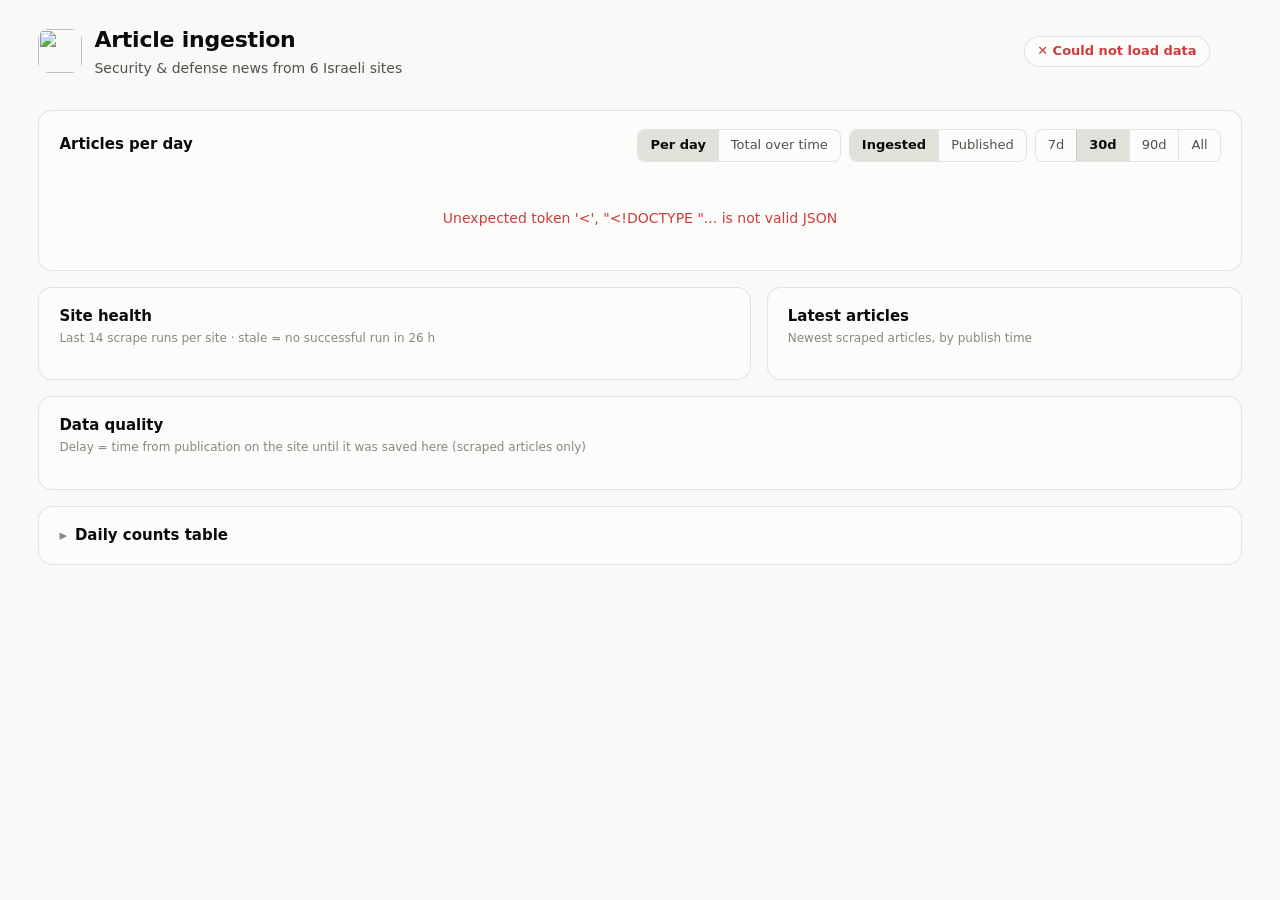
==== web/public/index.html @ 8a79c7d7 "Redesign dashboard around ingestion health - Header status badge (OK / stale / failing), last run, n" ====
<!doctype html>
<html lang="en">
<head>
<meta charset="utf-8">
<meta name="viewport" content="width=device-width, initial-scale=1, viewport-fit=cover">
<title>Article Ingestion</title>
<link rel="icon" type="image/svg+xml" href="/favicon.svg">
<!-- Home-screen app (iPhone "Add to Home Screen", Android install) -->
<link rel="apple-touch-icon" href="/apple-touch-icon.png">
<link rel="manifest" href="/manifest.webmanifest">
<meta name="apple-mobile-web-app-capable" content="yes">
<meta name="mobile-web-app-capable" content="yes">
<meta name="apple-mobile-web-app-title" content="Articles">
<meta name="apple-mobile-web-app-status-bar-style" content="black-translucent">
<meta name="theme-color" content="#f9f9f7" media="(prefers-color-scheme: light)">
<meta name="theme-color" content="#0d0d0d" media="(prefers-color-scheme: dark)">
<style>
  :root {
    color-scheme: light;
    --page: #f9f9f7;
    --surface-1: #fcfcfb;
    --surface-2: #f3f2ee;
    --text-primary: #0b0b0b;
    --text-secondary: #52514e;
    --text-muted: #898781;
    --grid: #e1e0d9;
    --axis: #c3c2b7;
    --border: rgba(11,11,11,0.10);
    --s1: #2a78d6; --s2: #eb6834; --s3: #1baf7a; --s4: #eda100; --s5: #e87ba4; --s6: #008300; --other: #898781;
    --good: #0ca30c; --good-text: #006300; --warning: #fab219; --critical: #d03b3b;
    --up-text: #006300; --down-text: #b42f2f;
  }
  @media (prefers-color-scheme: dark) {
    :root:not([data-theme="light"]) {
      color-scheme: dark;
      --page: #0d0d0d; --surface-1: #1a1a19; --surface-2: #222220;
      --text-primary: #f0efec; --text-secondary: #c3c2b7; --text-muted: #898781;
      --grid: #2c2c2a; --axis: #383835; --border: rgba(255,255,255,0.10);
      --s1: #3987e5; --s2: #d95926; --s3: #199e70; --s4: #c98500; --s5: #d55181; --s6: #008300;
      --good-text: #0ca30c; --up-text: #0ca30c; --down-text: #e66767;
    }
  }
  :root[data-theme="dark"] {
    color-scheme: dark;
    --page: #0d0d0d; --surface-1: #1a1a19; --surface-2: #222220;
    --text-primary: #f0efec; --text-secondary: #c3c2b7; --text-muted: #898781;
    --grid: #2c2c2a; --axis: #383835; --border: rgba(255,255,255,0.10);
    --s1: #3987e5; --s2: #d95926; --s3: #199e70; --s4: #c98500; --s5: #d55181; --s6: #008300;
    --good-text: #0ca30c; --up-text: #0ca30c; --down-text: #e66767;
  }

  * { box-sizing: border-box; }
  body {
    margin: 0; background: var(--page); color: var(--text-primary);
    font: 14px/1.45 system-ui, -apple-system, "Segoe UI", sans-serif;
  }
  /* Full window width; safe-area insets keep content clear of the iPhone notch/status bar */
  main {
    padding: max(24px, env(safe-area-inset-top)) max(clamp(16px, 3vw, 40px), env(safe-area-inset-right))
             max(48px, env(safe-area-inset-bottom)) max(clamp(16px, 3vw, 40px), env(safe-area-inset-left));
    display: grid; gap: 16px;
  }
  a { color: inherit; }

  /* ---------- header ---------- */
  header { display: flex; flex-wrap: wrap; gap: 12px 24px; align-items: center; justify-content: space-between; }
  .brand { display: flex; align-items: center; gap: 12px; }
  .brand img { flex: none; display: block; border-radius: 10px; }
  h1 { font-size: 22px; margin: 0; letter-spacing: -0.01em; }
  .sub { color: var(--text-secondary); margin-top: 2px; }
  .status-line { display: flex; flex-wrap: wrap; align-items: center; gap: 8px 16px; color: var(--text-secondary); font-size: 13px; }
  .pill {
    display: inline-flex; align-items: center; gap: 6px; padding: 5px 12px; border-radius: 999px;
    font-weight: 600; font-size: 13px; border: 1px solid var(--border); background: var(--surface-1);
  }
  .pill.ok { color: var(--good-text); }
  .pill.warn { color: var(--text-primary); }
  .pill.bad { color: var(--critical); }

  /* ---------- cards ---------- */
  .card { background: var(--surface-1); border: 1px solid var(--border); border-radius: 14px; padding: 18px 20px; min-width: 0; }
  .card h2 { font-size: 15px; margin: 0; }
  .card .hint { color: var(--text-muted); font-size: 12px; margin-top: 2px; }
  .card-head { display: flex; flex-wrap: wrap; gap: 10px 16px; align-items: center; justify-content: space-between; margin-bottom: 14px; }
  .toolbar { display: flex; flex-wrap: wrap; gap: 8px; }
  .two-col { display: grid; gap: 16px; grid-template-columns: minmax(0, 3fr) minmax(0, 2fr); }
  @media (max-width: 1100px) { .two-col { grid-template-columns: minmax(0, 1fr); } }

  .seg { display: inline-flex; border: 1px solid var(--border); border-radius: 8px; overflow: hidden; background: var(--surface-1); }
  .seg button { border: 0; background: none; color: var(--text-secondary); font: inherit; font-size: 13px; padding: 6px 12px; cursor: pointer; }
  .seg button + button { border-left: 1px solid var(--border); }
  .seg button:hover { background: var(--surface-2); }
  .seg button[aria-pressed="true"] { color: var(--text-primary); font-weight: 600; background: var(--grid); }

  /* ---------- KPI tiles ---------- */
  .kpis { display: grid; grid-template-columns: repeat(auto-fit, minmax(170px, 1fr)); gap: 12px; }
  .kpi { background: var(--surface-1); border: 1px solid var(--border); border-radius: 14px; padding: 14px 16px; }
  .kpi .label { color: var(--text-secondary); font-size: 13px; }
  .kpi .value { font-size: 30px; font-weight: 650; margin-top: 2px; letter-spacing: -0.02em; }
  .kpi .note { color: var(--text-muted); font-size: 12px; }
  .delta.up { color: var(--up-text); font-weight: 600; }
  .delta.down { color: var(--down-text); font-weight: 600; }

  /* ---------- chart ---------- */
  .legend { display: flex; flex-wrap: wrap; gap: 6px 16px; margin-bottom: 8px; color: var(--text-secondary); font-size: 13px; }
  .legend span { display: inline-flex; align-items: center; gap: 6px; }
  .dot { width: 10px; height: 10px; border-radius: 3px; flex: none; display: inline-block; }
  .chart-wrap { position: relative; }
  svg { display: block; width: 100%; height: auto; overflow: visible; }
  .tick { fill: var(--text-muted); font-size: 11px; font-variant-numeric: tabular-nums; }
  .end-label { fill: var(--text-primary); font-size: 12px; font-weight: 600; font-variant-numeric: tabular-nums; }
  .tooltip {
    position: absolute; pointer-events: none; background: var(--surface-1); border: 1px solid var(--border);
    border-radius: 8px; padding: 8px 10px; font-size: 12px; box-shadow: 0 4px 16px rgba(0,0,0,.14);
    white-space: nowrap; display: none; z-index: 2;
  }
  .tooltip .row { display: flex; align-items: center; gap: 6px; }
  .tooltip .row b { margin-left: auto; padding-left: 12px; font-variant-numeric: tabular-nums; }

  /* ---------- tables ---------- */
  .table-scroll { overflow-x: auto; margin: 0 -4px; }
  table { border-collapse: collapse; width: 100%; font-variant-numeric: tabular-nums; }
  th, td { padding: 8px 10px; text-align: right; border-bottom: 1px solid var(--grid); white-space: nowrap; }
  tbody tr:last-child td { border-bottom: 0; }
  th:first-child, td:first-child { text-align: left; }
  th { color: var(--text-muted); font-weight: 600; font-size: 12px; }
  td.zero, .muted { color: var(--text-muted); }
  .site { display: inline-flex; align-items: center; gap: 8px; font-weight: 600; }
  .status { display: inline-flex; align-items: center; gap: 6px; font-weight: 600; }
  .status .ico { width: 16px; height: 16px; border-radius: 50%; display: inline-grid; place-items: center; font-size: 10px; color: #fff; }
  .status.ok { color: var(--good-text); }   .status.ok .ico { background: var(--good); }
  .status.warn { color: var(--text-primary); } .status.warn .ico { background: var(--warning); color: #0b0b0b; }
  .status.bad { color: var(--critical); }   .status.bad .ico { background: var(--critical); }
  .err { color: var(--critical); font-size: 12px; white-space: normal; text-align: left; max-width: 320px; }

  .strip { display: inline-flex; gap: 2px; vertical-align: middle; }
  .strip i { width: 7px; height: 16px; border-radius: 2px; background: var(--grid); display: block; }
  .strip i.ok { background: var(--good); }
  .strip i.bad { background: var(--critical); }
  .strip-wrap { display: inline-flex; align-items: center; gap: 8px; }

  .share { display: inline-flex; align-items: center; gap: 8px; justify-content: flex-end; }
  .share .bar { width: 80px; height: 6px; border-radius: 3px; background: var(--grid); overflow: hidden; }
  .share .bar i { display: block; height: 100%; border-radius: 3px; }

  .pct { display: inline-flex; align-items: center; gap: 8px; justify-content: flex-end; }
  .pct .bar { width: 56px; height: 6px; border-radius: 3px; background: var(--grid); overflow: hidden; }
  .pct .bar i { display: block; height: 100%; background: var(--text-muted); }

  /* ---------- latest articles ---------- */
  .feed { list-style: none; margin: 0; padding: 0; }
  .feed li { padding: 10px 0; border-bottom: 1px solid var(--grid); }
  .feed li:last-child { border-bottom: 0; }
  .feed .meta { display: flex; align-items: center; gap: 8px; color: var(--text-muted); font-size: 12px; margin-bottom: 3px; }
  .feed .meta .src { color: var(--text-secondary); font-weight: 600; }
  .feed a { text-decoration: none; font-weight: 500; display: block; }
  .feed a:hover { text-decoration: underline; }

  details summary { cursor: pointer; font-weight: 600; font-size: 15px; list-style: none; display: flex; align-items: center; gap: 8px; }
  details summary::-webkit-details-marker { display: none; }
  details summary::before { content: "▸"; color: var(--text-muted); transition: transform .15s; }
  details[open] summary::before { transform: rotate(90deg); }
  details[open] summary { margin-bottom: 12px; }

  .empty, .error-box { color: var(--text-secondary); padding: 24px 0; text-align: center; }
  .error-box { color: var(--critical); }
</style>
</head>
<body>
<main>
  <header>
    <div class="brand">
      <img src="/favicon.svg" width="44" height="44" alt="">
      <div>
        <h1>Article ingestion</h1>
        <div class="sub">Security &amp; defense news from 6 Israeli sites</div>
      </div>
    </div>
    <div class="status-line">
      <span class="pill" id="pill">Loading…</span>
      <span id="last-run"></span>
      <span id="next-run"></span>
    </div>
  </header>

  <section class="kpis" id="kpis"></section>

  <section class="card">
    <div class="card-head">
      <div>
        <h2 id="chart-title">Articles per day</h2>
        <div class="hint" id="chart-hint"></div>
      </div>
      <div class="toolbar">
        <div class="seg" id="view" role="group" aria-label="Chart view">
          <button data-v="daily" aria-pressed="true">Per day</button>
          <button data-v="total" aria-pressed="false">Total over time</button>
        </div>
        <div class="seg" id="by" role="group" aria-label="Group by date">
          <button data-v="ingested" aria-pressed="true">Ingested</button>
          <button data-v="published" aria-pressed="false">Published</button>
        </div>
        <div class="seg" id="days" role="group" aria-label="Date range">
          <button data-v="7" aria-pressed="false">7d</button>
          <button data-v="30" aria-pressed="true">30d</button>
          <button data-v="90" aria-pressed="false">90d</button>
          <button data-v="0" aria-pressed="false">All</button>
        </div>
      </div>
    </div>
    <div class="legend" id="legend"></div>
    <div class="chart-wrap" id="chart"></div>
  </section>

  <div class="two-col">
    <section class="card">
      <div class="card-head">
        <div>
          <h2>Site health</h2>
          <div class="hint">Last 14 scrape runs per site · stale = no successful run in 26 h</div>
        </div>
      </div>
      <div class="table-scroll" id="health"></div>
    </section>

    <section class="card">
      <div class="card-head">
        <div>
          <h2>Latest articles</h2>
          <div class="hint">Newest scraped articles, by publish time</div>
        </div>
      </div>
      <ul class="feed" id="latest"></ul>
    </section>
  </div>

  <section class="card">
    <div class="card-head">
      <div>
        <h2>Data quality</h2>
        <div class="hint">Delay = time from publication on the site until it was saved here (scraped articles only)</div>
      </div>
    </div>
    <div class="table-scroll" id="quality"></div>
  </section>

  <section class="card">
    <details id="daily-details">
      <summary>Daily counts table</summary>
      <div class="table-scroll" id="table"></div>
    </details>
  </section>
</main>

<script>
// Fixed source -> color slot, so a site keeps its color no matter what is filtered.
const SOURCES = ["Ynet", "Kan News", "Channel 13", "Channel 14", "I24 NEWS", "Channel 12"];
// Daily schedule in UTC (mirrors web/vercel.json and .github/workflows/kan-daily.yml).
const SCHEDULE_UTC = { default: [20, 0], "Kan News": [20, 15] };
const STALE_HOURS = 26;

const colorOf = s => { const i = SOURCES.indexOf(s); return i >= 0 ? `var(--s${i + 1})` : "var(--other)"; };
const order = s => (SOURCES.includes(s) ? SOURCES.indexOf(s) : 99);
const state = { by: "ingested", days: 30, view: "daily" };
let lastData = null;
const $ = id => document.getElementById(id);
const esc = s => String(s ?? "").replace(/[&<>"']/g, c => ({ "&": "&amp;", "<": "&lt;", ">": "&gt;", '"': "&quot;", "'": "&#39;" }[c]));
const fmt = n => (n ?? 0).toLocaleString("en-US");
const fmtTime = iso => new Date(iso).toLocaleString("en-GB", { dateStyle: "medium", timeStyle: "short" });
const pct = (a, b) => (b ? Math.round((a / b) * 100) : 0);

function ago(iso) {
  const s = (Date.now() - new Date(iso)) / 1000;
  if (s < 90) return "just now";
  if (s < 3600) return `${Math.round(s / 60)} min ago`;
  if (s < 86400 * 2) return `${Math.round(s / 3600)} h ago`;
  return `${Math.round(s / 86400)} days ago`;
}
function untilNextRun() {
  const now = new Date();
  const [h, m] = SCHEDULE_UTC.default;
  const next = new Date(Date.UTC(now.getUTCFullYear(), now.getUTCMonth(), now.getUTCDate(), h, m));
  if (next <= now) next.setUTCDate(next.getUTCDate() + 1);
  const mins = Math.round((next - now) / 60000);
  const local = next.toLocaleTimeString("en-GB", { hour: "2-digit", minute: "2-digit" });
  return `Next run ${local} (in ${mins >= 60 ? Math.floor(mins / 60) + " h " : ""}${mins % 60} min)`;
}

function bindSeg(id, key, cast, onChange = load) {
  $(id).addEventListener("click", e => {
    const b = e.target.closest("button"); if (!b) return;
    state[key] = cast(b.dataset.v);
    for (const x of $(id).querySelectorAll("button")) x.setAttribute("aria-pressed", x === b);
    onChange();
  });
}
bindSeg("by", "by", String);
bindSeg("days", "days", Number);
// Switching the chart view only re-draws; the data is the same.
bindSeg("view", "view", String, () => lastData && renderMain(lastData));

async function load() {
  try {
    const r = await fetch(`/api/stats?by=${state.by}&days=${state.days}`);
    const data = await r.json();
    if (!r.ok) throw new Error(data.error || r.statusText);
    lastData = data;
    render(data);
  } catch (e) {
    $("pill").className = "pill bad"; $("pill").textContent = "✕ Could not load data";
    $("chart").innerHTML = `<div class="error-box">${esc(e.message)}</div>`;
  }
}

// Health of one site from its runs: ok / warn (stale) / bad (last run failed)
function siteStatus(h) {
  if (!h || !h.last_run) return { cls: "warn", icon: "!", label: "No runs" };
  if (!h.last_run.ok) return { cls: "bad", icon: "✕", label: "Failing" };
  if (!h.last_ok || (Date.now() - new Date(h.last_ok)) / 3600e3 > STALE_HOURS) return { cls: "warn", icon: "!", label: "Stale" };
  return { cls: "ok", icon: "✓", label: "OK" };
}

function render(data) {
  const health = Object.fromEntries(data.health.map(h => [h.source, h]));
  const sites = [...data.sites].sort((a, b) => order(a.source) - order(b.source));
  const statuses = sites.map(s => siteStatus(health[s.source]));
  renderHeader(data, statuses);
  renderKpis(data, statuses);
  renderMain(data);
  renderHealth(sites, health);
  renderLatest(data.latest);
  renderQuality(sites);
}

function renderHeader(data, statuses) {
  const bad = statuses.filter(s => s.cls === "bad").length, warn = statuses.filter(s => s.cls === "warn").length;
  const pill = $("pill");
  if (bad) { pill.className = "pill bad"; pill.textContent = `✕ ${bad} site${bad > 1 ? "s" : ""} failing`; }
  else if (warn) { pill.className = "pill warn"; pill.textContent = `⚠ ${warn} site${warn > 1 ? "s" : ""} stale`; }
  else { pill.className = "pill ok"; pill.textContent = `✓ All ${statuses.length} sites OK`; }
  const last = data.health.map(h => h.last_run && h.last_run.ran_at).filter(Boolean).sort().pop();
  $("last-run").textContent = last ? `Last run ${ago(last)}` : "No runs yet";
  $("next-run").textContent = untilNextRun();
}

function renderKpis(data, statuses) {
  const k = data.kpis;
  const okCount = statuses.filter(s => s.cls === "ok").length;
  let delta = "";
  if (k.prev7) {
    const d = Math.round(((k.last7 - k.prev7) / k.prev7) * 100);
    delta = `<span class="delta ${d >= 0 ? "up" : "down"}">${d >= 0 ? "▲" : "▼"} ${Math.abs(d)}%</span> vs previous 7 days`;
  } else {
    delta = "no data for the 7 days before";
  }
  const tile = (label, value, note) => `<div class="kpi"><div class="label">${label}</div><div class="value">${value}</div><div class="note">${note}</div></div>`;
  $("kpis").innerHTML =
    tile("Total articles", fmt(k.total), `${fmt(k.total - k.from_csv)} scraped · ${fmt(k.from_csv)} from CSV`) +
    tile("Added today", fmt(k.today), "Israel time") +
    tile("Last 7 days", fmt(k.last7), delta) +
    tile("Daily average", fmt(Math.round(k.last7 / 7)), "over the last 7 days") +
    tile("Sites healthy", `${okCount}<span class="muted" style="font-size:18px"> / ${statuses.length}</span>`,
         okCount === statuses.length ? "all scrapers working" : "see Site health below");
}

// ---------- main chart ----------
function dayRange(data) {
  // Full day range (oldest first) so empty days show as gaps; "All" starts at the earliest day with data.
  const DAY = 864e5;
  const todayMs = Date.parse(data.today);  // YYYY-MM-DD parses as UTC midnight
  let span = data.days;
  if (!span) {
    const first = data.daily.reduce((m, r) => (r.day < m ? r.day : m), data.today);
    span = Math.round((todayMs - Date.parse(first)) / DAY);
  }
  const days = [];
  for (let i = span; i >= 0; i--) days.push(new Date(todayMs - i * DAY).toISOString().slice(0, 10));
  return days;
}

function renderMain(data) {
  const present = new Set(data.daily.map(d => d.source));
  const sources = [...SOURCES.filter(s => present.has(s)), ...[...present].filter(s => !SOURCES.includes(s)).sort()];
  const days = dayRange(data);
  const byDay = {};
  for (const r of data.daily) (byDay[r.day] ||= {})[r.source] = r.count;

  const dateKind = state.by === "published" ? "published" : "ingested";
  const inRange = data.daily.reduce((a, r) => a + r.count, 0);
  $("chart-hint").textContent = `${fmt(inRange)} articles ${state.days ? `in the last ${state.days} days` : "in total"}, by ${dateKind} date`;
  if (state.view === "total") {
    $("chart-title").textContent = "Total articles over time";
    $("legend").innerHTML = "";
    renderTotal(days, byDay, sources, data.kpis.total);
  } else {
    $("chart-title").textContent = "Articles per day";
    $("legend").innerHTML = sources.map(s => `<span><span class="dot" style="background:${colorOf(s)}"></span>${esc(s)}</span>`).join("");
    renderChart(days, byDay, sources);
  }
  renderTable(days, byDay, sources);
}

// Charts are drawn at the container's real pixel width (re-drawn on resize),
// so they fill wide screens without stretching text.
function chartSize(el) {
  const W = Math.max(300, Math.round(el.clientWidth || 1000));
  return { W, H: W < 600 ? 240 : 320 };
}
let resizeTimer;
window.addEventListener("resize", () => {
  clearTimeout(resizeTimer);
  resizeTimer = setTimeout(() => lastData && renderMain(lastData), 150);
});
function niceScale(max) {
  const mag = Math.pow(10, Math.floor(Math.log10(Math.max(1, max))));
  const step = mag * ([1, 2, 5, 10].find(f => max / (mag * f) <= 5) || 10);
  return { step, yMax: Math.max(step, Math.ceil(max / step) * step) };
}
function placeTip(tip, el, e) {
  tip.style.display = "block";
  const box = el.getBoundingClientRect();
  let left = e.clientX - box.left + 12;
  if (left + tip.offsetWidth > box.width) left = e.clientX - box.left - tip.offsetWidth - 12;
  tip.style.left = Math.max(0, left) + "px";
  tip.style.top = Math.max(0, e.clientY - box.top - tip.offsetHeight - 8) + "px";
}

function renderChart(days, byDay, sources) {
  const el = $("chart");
  const { W, H } = chartSize(el), m = { t: 8, r: 8, b: 28, l: 40 };
  const iw = W - m.l - m.r, ih = H - m.t - m.b;
  const totalOf = d => sources.reduce((a, s) => a + ((byDay[d] || {})[s] || 0), 0);
  if (!days.some(d => totalOf(d) > 0)) { el.innerHTML = `<div class="empty">No articles in this range yet.</div>`; return; }
  const { step, yMax } = niceScale(Math.max(...days.map(totalOf)));
  const y = v => m.t + ih - (v / yMax) * ih;
  const band = iw / days.length, bw = Math.max(2, Math.min(28, band * 0.7));
  const GAP = 2, R = 4;

  let svg = `<svg viewBox="0 0 ${W} ${H}" role="img" aria-label="Stacked bar chart of articles per day by site">`;
  for (let v = 0; v <= yMax; v += step) {
    svg += `<line x1="${m.l}" x2="${W - m.r}" y1="${y(v)}" y2="${y(v)}" stroke="var(${v === 0 ? "--axis" : "--grid"})" stroke-width="1"/>`;
    svg += `<text class="tick" x="${m.l - 8}" y="${y(v) + 4}" text-anchor="end">${fmt(v)}</text>`;
  }
  const labelEvery = Math.ceil(days.length / Math.max(3, Math.floor(iw / 80)));
  days.forEach((d, i) => {
    const cx = m.l + band * i + band / 2, x = cx - bw / 2;
    let acc = 0;
    const segs = sources.map(s => ({ s, v: (byDay[d] || {})[s] || 0 })).filter(o => o.v > 0);
    segs.forEach((o, k) => {
      const y0 = y(acc); acc += o.v;
      const top = k === segs.length - 1;
      const h = Math.max(1, y0 - y(acc) - (top ? 0 : GAP));
      const yTop = y0 - h;
      if (top && h > R) {
        // rounded data-end on the top segment only
        svg += `<path d="M${x},${y0}V${yTop + R}Q${x},${yTop} ${x + R},${yTop}H${x + bw - R}Q${x + bw},${yTop} ${x + bw},${yTop + R}V${y0}Z" fill="${colorOf(o.s)}"/>`;
      } else {
        svg += `<rect x="${x}" y="${yTop}" width="${bw}" height="${h}" fill="${colorOf(o.s)}"/>`;
      }
    });
    if (i % labelEvery === 0 || i === days.length - 1)
      svg += `<text class="tick" x="${cx}" y="${H - 8}" text-anchor="middle">${d.slice(5).replace("-", "/")}</text>`;
    // hit target: the whole day column
    svg += `<rect class="hit" data-i="${i}" x="${m.l + band * i}" y="${m.t}" width="${band}" height="${ih}" fill="transparent"/>`;
  });
  svg += `</svg><div class="tooltip" id="tip"></div>`;
  el.innerHTML = svg;

  const tip = $("tip");
  el.querySelectorAll(".hit").forEach(h => {
    h.addEventListener("mousemove", e => {
      const d = days[+h.dataset.i], row = byDay[d] || {};
      const rows = sources.filter(s => row[s]).map(s =>
        `<div class="row"><span class="dot" style="background:${colorOf(s)}"></span>${esc(s)}<b>${row[s]}</b></div>`).join("");
      tip.innerHTML = `<div style="font-weight:600;margin-bottom:4px">${d} · ${totalOf(d)} articles</div>${rows || '<div style="color:var(--text-muted)">No articles</div>'}`;
      placeTip(tip, el, e);
      h.setAttribute("fill", "rgba(127,127,127,0.08)");
    });
    h.addEventListener("mouseleave", () => { tip.style.display = "none"; h.setAttribute("fill", "transparent"); });
  });
}

// Running total of articles in the database, one point per day.
function renderTotal(days, byDay, sources, total) {
  const el = $("chart");
  const { W, H } = chartSize(el), m = { t: 20, r: 56, b: 28, l: 48 };
  const iw = W - m.l - m.r, ih = H - m.t - m.b;
  if (!total) { el.innerHTML = `<div class="empty">No articles yet.</div>`; return; }
  const added = days.map(d => sources.reduce((a, s) => a + ((byDay[d] || {})[s] || 0), 0));
  // Articles from before the first day shown, so the line starts at the real total.
  let run = total - added.reduce((a, b) => a + b, 0);
  const cum = added.map(n => (run += n));
  const { step, yMax } = niceScale(Math.max(...cum));
  const y = v => m.t + ih - (v / yMax) * ih;
  const x = i => m.l + (days.length > 1 ? (i / (days.length - 1)) * iw : iw / 2);

  let svg = `<svg viewBox="0 0 ${W} ${H}" role="img" aria-label="Line chart of the total number of articles over time">`;
  for (let v = 0; v <= yMax; v += step) {
    svg += `<line x1="${m.l}" x2="${W - m.r}" y1="${y(v)}" y2="${y(v)}" stroke="var(${v === 0 ? "--axis" : "--grid"})" stroke-width="1"/>`;
    svg += `<text class="tick" x="${m.l - 8}" y="${y(v) + 4}" text-anchor="end">${fmt(v)}</text>`;
  }
  const labelEvery = Math.ceil(days.length / Math.max(3, Math.floor(iw / 80)));
  days.forEach((d, i) => {
    if (i % labelEvery === 0 || i === days.length - 1)
      svg += `<text class="tick" x="${x(i)}" y="${H - 8}" text-anchor="middle">${d.slice(5).replace("-", "/")}</text>`;
  });
  const pts = cum.map((v, i) => `${x(i)},${y(v)}`);
  svg += `<path d="M${pts[0]}L${pts.join("L")}L${x(cum.length - 1)},${y(0)}L${x(0)},${y(0)}Z" fill="var(--s1)" opacity="0.12"/>`;
  svg += `<path d="M${pts.join("L")}" fill="none" stroke="var(--s1)" stroke-width="2" stroke-linejoin="round" stroke-linecap="round"/>`;
  // Direct label on the latest value
  const li = cum.length - 1;
  svg += `<circle cx="${x(li)}" cy="${y(cum[li])}" r="4" fill="var(--s1)" stroke="var(--surface-1)" stroke-width="2"/>`;
  svg += `<text class="end-label" x="${x(li) + 8}" y="${y(cum[li]) + 4}">${fmt(cum[li])}</text>`;
  // Hover layer: crosshair + dot, moved by the pointer
  svg += `<line id="xh" y1="${m.t}" y2="${m.t + ih}" stroke="var(--axis)" stroke-width="1" visibility="hidden"/>`;
  svg += `<circle id="xd" r="4" fill="var(--s1)" stroke="var(--surface-1)" stroke-width="2" visibility="hidden"/>`;
  svg += `<rect id="hit" x="${m.l}" y="${m.t}" width="${iw}" height="${ih}" fill="transparent"/>`;
  svg += `</svg><div class="tooltip" id="tip"></div>`;
  el.innerHTML = svg;

  const svgEl = el.querySelector("svg"), tip = $("tip"), xh = $("xh"), xd = $("xd");
  $("hit").addEventListener("mousemove", e => {
    const p = svgEl.createSVGPoint(); p.x = e.clientX; p.y = e.clientY;
    const sx = p.matrixTransform(svgEl.getScreenCTM().inverse()).x;
    const i = Math.max(0, Math.min(days.length - 1, Math.round(((sx - m.l) / iw) * (days.length - 1))));
    xh.setAttribute("x1", x(i)); xh.setAttribute("x2", x(i)); xh.setAttribute("visibility", "visible");
    xd.setAttribute("cx", x(i)); xd.setAttribute("cy", y(cum[i])); xd.setAttribute("visibility", "visible");
    tip.innerHTML = `<div style="font-weight:600;margin-bottom:4px">${days[i]}</div>
      <div class="row">Total<b>${fmt(cum[i])}</b></div>
      <div class="row" style="color:var(--text-secondary)">Added that day<b>+${fmt(added[i])}</b></div>`;
    placeTip(tip, el, e);
  });
  $("hit").addEventListener("mouseleave", () => {
    tip.style.display = "none"; xh.setAttribute("visibility", "hidden"); xd.setAttribute("visibility", "hidden");
  });
}

// ---------- site health ----------
function renderHealth(sites, health) {
  if (!sites.length) { $("health").innerHTML = `<div class="empty">No data yet.</div>`; return; }
  const maxTotal = Math.max(...sites.map(s => s.total));
  $("health").innerHTML = `<table>
    <thead><tr><th>Site</th><th style="text-align:left">Status</th><th>Last success</th>
      <th>Last run: new</th><th>Failed</th><th style="text-align:left">Last 14 runs</th><th>Articles</th></tr></thead>
    <tbody>${sites.map(s => {
      const h = health[s.source], st = siteStatus(h), lr = h && h.last_run;
      const hist = (h && h.history) || [];
      const cells = Array.from({ length: 14 }, (_, i) => hist[i - (14 - hist.length)]).map(r => r
        ? `<i class="${r.ok ? "ok" : "bad"}" title="${esc(fmtTime(r.ran_at))} · ${r.ok ? `OK, +${r.new} new` : esc(r.error || "no links found")}"></i>`
        : `<i title="no run"></i>`).join("");
      const okRuns = hist.filter(r => r.ok).length;
      const failedNote = lr && lr.title_only ? ` <span class="muted">(${lr.title_only} no text)</span>` : "";
      return `<tr>
        <td><span class="site"><span class="dot" style="background:${colorOf(s.source)}"></span>${esc(s.source)}</span></td>
        <td style="text-align:left"><span class="status ${st.cls}"><span class="ico">${st.icon}</span>${st.label}</span>
          ${lr && lr.error ? `<div class="err">${esc(lr.error)}</div>` : ""}</td>
        <td>${h && h.last_ok ? `<span title="${esc(fmtTime(h.last_ok))}">${ago(h.last_ok)}</span>` : '<span class="muted">never</span>'}</td>
        <td>${lr ? (lr.new_articles ? `+${fmt(lr.new_articles)}` : '<span class="muted">0</span>') : "–"}</td>
        <td>${lr ? (lr.failed ? `<span style="color:var(--critical)">${lr.failed}</span>` : '<span class="muted">0</span>') + failedNote : "–"}</td>
        <td style="text-align:left"><span class="strip-wrap"><span class="strip">${cells}</span><span class="muted">${okRuns}/${hist.length} OK</span></span></td>
        <td><span class="share"><b>${fmt(s.total)}</b><span class="bar"><i style="width:${(s.total / maxTotal) * 100}%;background:${colorOf(s.source)}"></i></span></span></td>
      </tr>`;
    }).join("")}</tbody></table>`;
}

// ---------- latest articles ----------
function renderLatest(items) {
  if (!items.length) { $("latest").innerHTML = `<li class="empty">No scraped articles yet.</li>`; return; }
  // Hebrew headlines lay out right-to-left as a whole item (label row included)
  $("latest").innerHTML = items.map(a => `<li dir="${/[֐-׿]/.test(a.title) ? "rtl" : "ltr"}">
      <div class="meta"><span class="dot" style="background:${colorOf(a.source)}"></span><span class="src">${esc(a.source)}</span>
        <span>${a.published_at ? `published ${ago(a.published_at)}` : `saved ${ago(a.ingested_at)}`}</span></div>
      <a href="${esc(a.url)}" target="_blank" rel="noopener" dir="auto">${esc(a.title)}</a>
    </li>`).join("");
}

// ---------- data quality ----------
function renderQuality(sites) {
  if (!sites.length) { $("quality").innerHTML = `<div class="empty">No data yet.</div>`; return; }
  const bar = (n, total) => `<span class="pct">${pct(n, total)}%<span class="bar"><i style="width:${pct(n, total)}%"></i></span></span>`;
  const delay = h => h == null ? '<span class="muted">–</span>' : h < 48 ? `${h} h` : `${(h / 24).toFixed(1)} days`;
  $("quality").innerHTML = `<table>
    <thead><tr><th>Site</th><th>Articles</th><th>Scraped</th><th>From CSV</th><th>With text</th><th>With publish date</th><th>Avg length</th><th>Median delay</th></tr></thead>
    <tbody>${sites.map(s => `<tr>
      <td><span class="site"><span class="dot" style="background:${colorOf(s.source)}"></span>${esc(s.source)}</span></td>
      <td><b>${fmt(s.total)}</b></td>
      <td>${fmt(s.total - s.from_csv)}</td>
      <td class="${s.from_csv ? "" : "zero"}">${fmt(s.from_csv)}</td>
      <td>${bar(s.with_text, s.total)}</td>
      <td>${bar(s.with_date, s.total)}</td>
      <td>${s.avg_len ? fmt(s.avg_len) + " chars" : "–"}</td>
      <td>${delay(s.median_delay_h)}</td>
    </tr>`).join("")}</tbody></table>`;
}

// ---------- daily counts table ----------
function renderTable(days, byDay, sources) {
  const rows = [...days].reverse().filter(d => byDay[d]);
  if (!rows.length) { $("table").innerHTML = `<div class="empty">No articles in this range yet.</div>`; return; }
  const cell = v => v ? `<td>${fmt(v)}</td>` : `<td class="zero">0</td>`;
  $("table").innerHTML = `<table>
    <thead><tr><th>Date</th>${sources.map(s => `<th>${esc(s)}</th>`).join("")}<th>Total</th></tr></thead>
    <tbody>${rows.map(d => {
      const r = byDay[d], tot = sources.reduce((a, s) => a + (r[s] || 0), 0);
      return `<tr><td>${d}</td>${sources.map(s => cell(r[s])).join("")}<td><b>${fmt(tot)}</b></td></tr>`;
    }).join("")}</tbody></table>`;
}

load();
setInterval(() => { if (lastData) $("next-run").textContent = untilNextRun(); }, 60000);
</script>
</body>
</html>
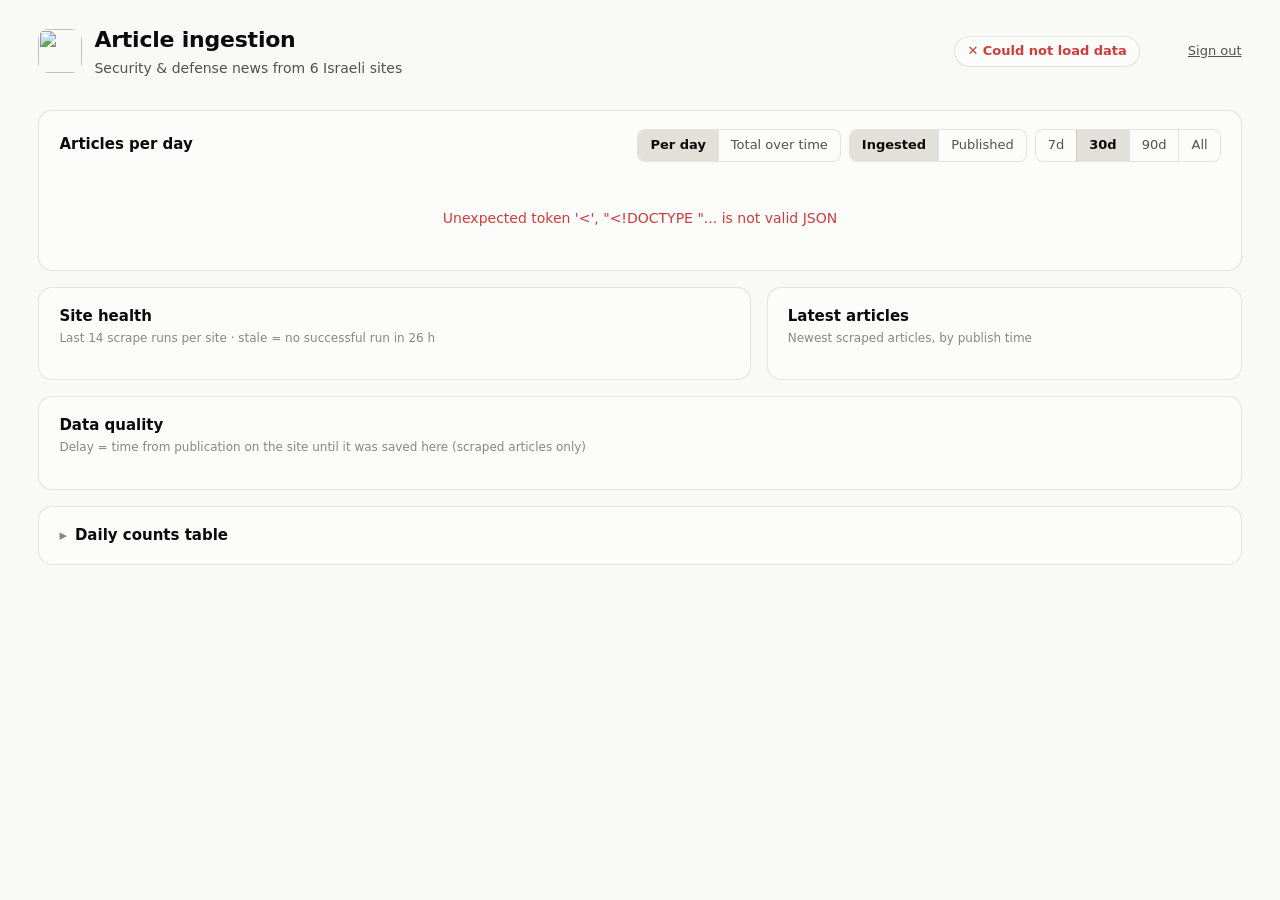
==== commit 1a5204c5: "Password-protect the dashboard - api/login.py: sign in with DASHBOARD_PASSWORD; sets an HttpOnly, Se" ====
--- a/web/public/index.html
+++ b/web/public/index.html
@@ -162,11 +162,44 @@
   details[open] summary::before { transform: rotate(90deg); }
   details[open] summary { margin-bottom: 12px; }
 
+  /* ---------- login ---------- */
+  body.locked main { display: none; }
+  #login { display: none; min-height: 100vh; min-height: 100dvh; place-items: center; padding: 24px 16px; }
+  body.locked #login { display: grid; }
+  .login-card { width: 100%; max-width: 360px; background: var(--surface-1); border: 1px solid var(--border); border-radius: 16px; padding: 28px 24px; text-align: center; }
+  .login-card img { border-radius: 12px; }
+  .login-card h1 { margin: 12px 0 4px; }
+  .login-card p { color: var(--text-secondary); margin: 0 0 20px; }
+  .login-card input {
+    width: 100%; font: inherit; font-size: 16px; padding: 10px 12px; border-radius: 10px;
+    border: 1px solid var(--axis); background: var(--page); color: var(--text-primary);
+  }
+  .login-card input:focus { outline: 2px solid var(--s1); outline-offset: 1px; }
+  .btn {
+    font: inherit; font-weight: 600; border: 0; border-radius: 10px; padding: 10px 14px; cursor: pointer;
+    background: var(--text-primary); color: var(--page);
+  }
+  .login-card .btn { width: 100%; margin-top: 10px; font-size: 15px; }
+  .login-card .btn:disabled { opacity: .6; cursor: default; }
+  .login-error { color: var(--critical); font-size: 13px; min-height: 18px; margin-top: 10px; }
+  .link-btn { border: 0; background: none; color: var(--text-secondary); font: inherit; font-size: 13px; cursor: pointer; text-decoration: underline; padding: 0; }
+
   .empty, .error-box { color: var(--text-secondary); padding: 24px 0; text-align: center; }
   .error-box { color: var(--critical); }
 </style>
 </head>
 <body>
+<section id="login">
+  <form class="login-card" id="login-form">
+    <img src="/favicon.svg" width="56" height="56" alt="">
+    <h1>Article ingestion</h1>
+    <p>Sign in to see the dashboard</p>
+    <input type="text" name="username" value="owner" autocomplete="username" hidden>
+    <input type="password" id="password" autocomplete="current-password" placeholder="Password" required>
+    <button class="btn" type="submit" id="login-btn">Sign in</button>
+    <div class="login-error" id="login-error" role="alert"></div>
+  </form>
+</section>
 <main>
   <header>
     <div class="brand">
@@ -180,6 +213,7 @@
       <span class="pill" id="pill">Loading…</span>
       <span id="last-run"></span>
       <span id="next-run"></span>
+      <button class="link-btn" id="logout" type="button">Sign out</button>
     </div>
   </header>
 
@@ -299,9 +333,39 @@
 // Switching the chart view only re-draws; the data is the same.
 bindSeg("view", "view", String, () => lastData && renderMain(lastData));
 
+// ---------- login ----------
+function lock(locked) {
+  document.body.classList.toggle("locked", locked);
+  if (locked) setTimeout(() => $("password").focus(), 0);
+}
+$("login-form").addEventListener("submit", async e => {
+  e.preventDefault();
+  $("login-btn").disabled = true; $("login-error").textContent = "";
+  try {
+    const r = await fetch("/api/login", {
+      method: "POST", headers: { "Content-Type": "application/json" },
+      body: JSON.stringify({ password: $("password").value }),
+    });
+    if (!r.ok) throw new Error(r.status === 401 ? "Wrong password" : `Sign-in failed (${r.status})`);
+    $("password").value = "";
+    lock(false);
+    load();
+  } catch (err) {
+    $("login-error").textContent = err.message;
+  } finally {
+    $("login-btn").disabled = false;
+  }
+});
+$("logout").addEventListener("click", async () => {
+  await fetch("/api/login?logout=1", { method: "POST" });
+  lastData = null;
+  lock(true);
+});
+
 async function load() {
   try {
     const r = await fetch(`/api/stats?by=${state.by}&days=${state.days}`);
+    if (r.status === 401) return lock(true);
     const data = await r.json();
     if (!r.ok) throw new Error(data.error || r.statusText);
     lastData = data;
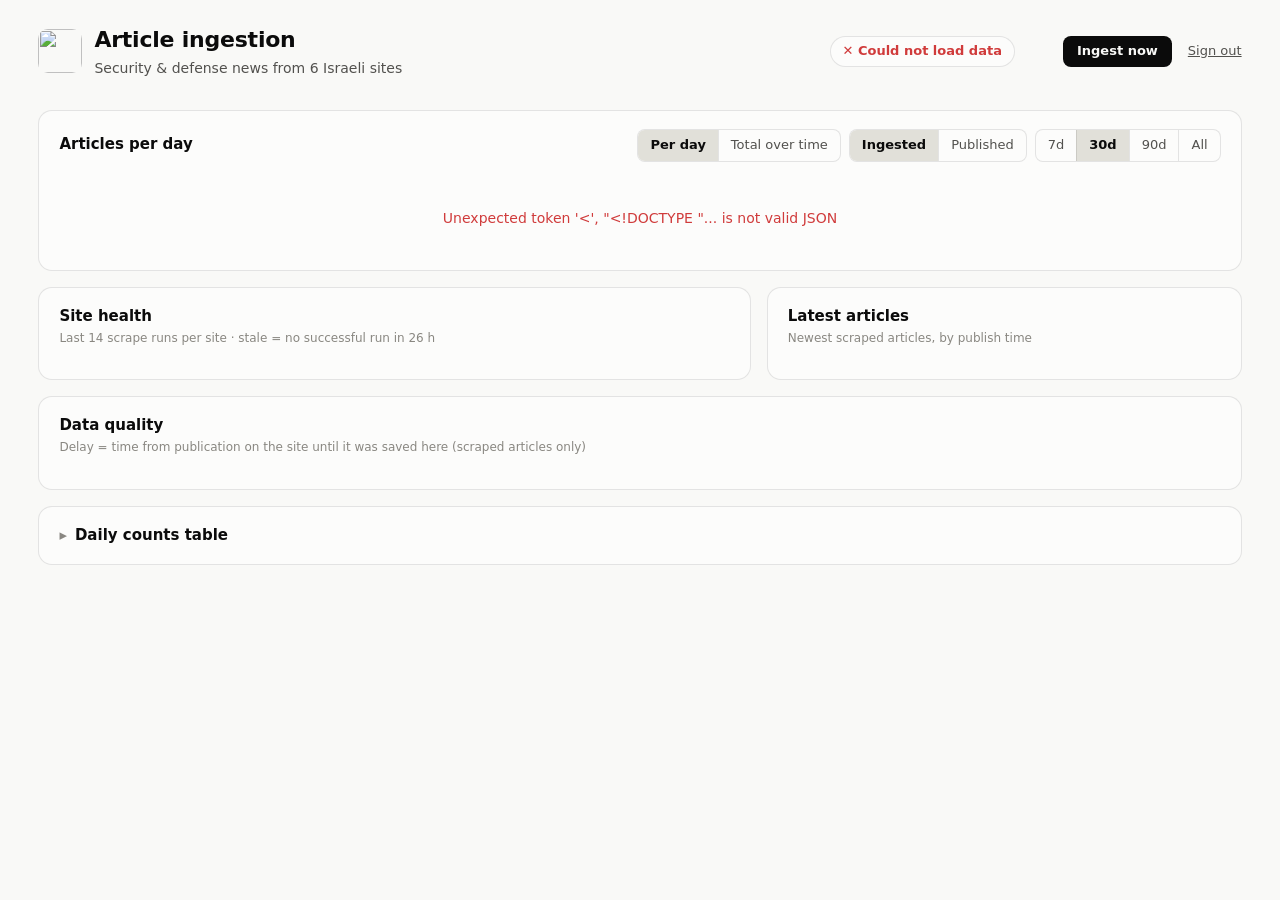
==== commit af2bd637: "Retry empty section pages (i24 fix) and add an "Ingest now" button - get_links retries up to 3 times" ====
--- a/web/public/index.html
+++ b/web/public/index.html
@@ -182,6 +182,13 @@
   .login-card .btn { width: 100%; margin-top: 10px; font-size: 15px; }
   .login-card .btn:disabled { opacity: .6; cursor: default; }
   .login-error { color: var(--critical); font-size: 13px; min-height: 18px; margin-top: 10px; }
+  .btn.small { padding: 6px 14px; font-size: 13px; border-radius: 8px; }
+  .btn:disabled { opacity: .6; cursor: default; }
+  .notice { background: var(--surface-1); border: 1px solid var(--border); border-radius: 12px; padding: 12px 16px; font-size: 13px; }
+  .notice .head { font-weight: 600; margin-bottom: 4px; }
+  .notice.ok .head { color: var(--good-text); }
+  .notice.bad .head { color: var(--critical); }
+  .notice .close { float: right; }
   .link-btn { border: 0; background: none; color: var(--text-secondary); font: inherit; font-size: 13px; cursor: pointer; text-decoration: underline; padding: 0; }
 
   .empty, .error-box { color: var(--text-secondary); padding: 24px 0; text-align: center; }
@@ -213,9 +220,12 @@
       <span class="pill" id="pill">Loading…</span>
       <span id="last-run"></span>
       <span id="next-run"></span>
+      <button class="btn small" id="ingest-btn" type="button">Ingest now</button>
       <button class="link-btn" id="logout" type="button">Sign out</button>
     </div>
   </header>
+
+  <div class="notice" id="ingest-result" role="status" hidden></div>
 
   <section class="kpis" id="kpis"></section>
 
@@ -362,6 +372,39 @@
   lock(true);
 });
 
+// ---------- manual ingestion ----------
+$("ingest-btn").addEventListener("click", async () => {
+  const btn = $("ingest-btn"), box = $("ingest-result");
+  btn.disabled = true; btn.textContent = "Ingesting…";
+  box.hidden = false; box.className = "notice";
+  box.innerHTML = `<div class="head">Ingesting…</div>Scraping 5 sites now. This takes about 10 to 30 seconds.`;
+  const t0 = Date.now();
+  try {
+    const r = await fetch("/api/cron", { method: "POST" });
+    if (r.status === 401) { box.hidden = true; return lock(true); }
+    const res = await r.json();
+    if (!r.ok) throw new Error(res.error || `HTTP ${r.status}`);
+    const secs = Math.round((Date.now() - t0) / 1000);
+    const sites = [...res.sites].sort((a, b) => order(a.source) - order(b.source));
+    const bad = sites.filter(s => s.error);
+    const parts = sites.map(s => s.error
+      ? `<span style="color:var(--critical)">${esc(s.source)}: failed</span>`
+      : `${esc(s.source)} +${s.new_articles}${s.failed ? ` <span class="muted">(${s.failed} skipped)</span>` : ""}`);
+    box.className = "notice " + (bad.length ? "bad" : "ok");
+    box.innerHTML = `<button class="link-btn close" type="button" onclick="this.parentElement.hidden=true">Close</button>
+      <div class="head">${bad.length ? "⚠" : "✓"} Done in ${secs} s: ${fmt(res.new_articles)} new article${res.new_articles === 1 ? "" : "s"}</div>
+      <div>${parts.join(" · ")}</div>
+      ${bad.map(s => `<div class="muted">${esc(s.source)}: ${esc(s.error)}</div>`).join("")}
+      ${res.kan ? `<div class="muted">Kan News: ${esc(res.kan.message)}</div>` : ""}`;
+    load();
+  } catch (e) {
+    box.className = "notice bad";
+    box.innerHTML = `<button class="link-btn close" type="button" onclick="this.parentElement.hidden=true">Close</button><div class="head">✕ Ingestion failed</div>${esc(e.message)}`;
+  } finally {
+    btn.disabled = false; btn.textContent = "Ingest now";
+  }
+});
+
 async function load() {
   try {
     const r = await fetch(`/api/stats?by=${state.by}&days=${state.days}`);
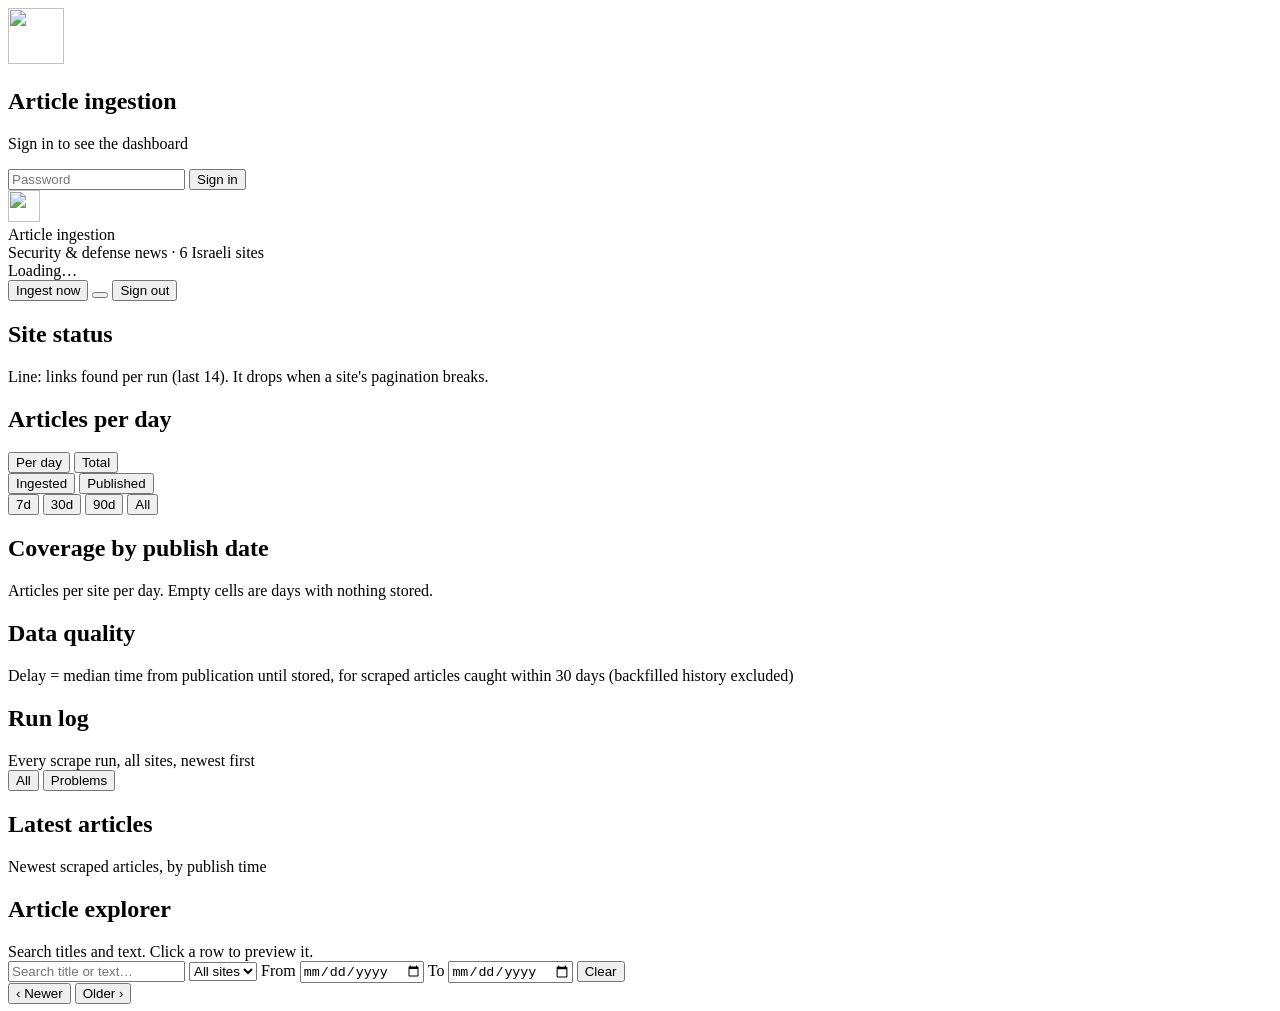
==== commit 62fb8c95: "Redesign the dashboard with detailed panels and an article explorer - KPI strip, per-site status car" ====
--- a/web/public/index.html
+++ b/web/public/index.html
@@ -12,188 +12,16 @@
 <meta name="mobile-web-app-capable" content="yes">
 <meta name="apple-mobile-web-app-title" content="Articles">
 <meta name="apple-mobile-web-app-status-bar-style" content="black-translucent">
-<meta name="theme-color" content="#f9f9f7" media="(prefers-color-scheme: light)">
-<meta name="theme-color" content="#0d0d0d" media="(prefers-color-scheme: dark)">
-<style>
-  :root {
-    color-scheme: light;
-    --page: #f9f9f7;
-    --surface-1: #fcfcfb;
-    --surface-2: #f3f2ee;
-    --text-primary: #0b0b0b;
-    --text-secondary: #52514e;
-    --text-muted: #898781;
-    --grid: #e1e0d9;
-    --axis: #c3c2b7;
-    --border: rgba(11,11,11,0.10);
-    --s1: #2a78d6; --s2: #eb6834; --s3: #1baf7a; --s4: #eda100; --s5: #e87ba4; --s6: #008300; --other: #898781;
-    --good: #0ca30c; --good-text: #006300; --warning: #fab219; --critical: #d03b3b;
-    --up-text: #006300; --down-text: #b42f2f;
-  }
-  @media (prefers-color-scheme: dark) {
-    :root:not([data-theme="light"]) {
-      color-scheme: dark;
-      --page: #0d0d0d; --surface-1: #1a1a19; --surface-2: #222220;
-      --text-primary: #f0efec; --text-secondary: #c3c2b7; --text-muted: #898781;
-      --grid: #2c2c2a; --axis: #383835; --border: rgba(255,255,255,0.10);
-      --s1: #3987e5; --s2: #d95926; --s3: #199e70; --s4: #c98500; --s5: #d55181; --s6: #008300;
-      --good-text: #0ca30c; --up-text: #0ca30c; --down-text: #e66767;
-    }
-  }
-  :root[data-theme="dark"] {
-    color-scheme: dark;
-    --page: #0d0d0d; --surface-1: #1a1a19; --surface-2: #222220;
-    --text-primary: #f0efec; --text-secondary: #c3c2b7; --text-muted: #898781;
-    --grid: #2c2c2a; --axis: #383835; --border: rgba(255,255,255,0.10);
-    --s1: #3987e5; --s2: #d95926; --s3: #199e70; --s4: #c98500; --s5: #d55181; --s6: #008300;
-    --good-text: #0ca30c; --up-text: #0ca30c; --down-text: #e66767;
-  }
-
-  * { box-sizing: border-box; }
-  body {
-    margin: 0; background: var(--page); color: var(--text-primary);
-    font: 14px/1.45 system-ui, -apple-system, "Segoe UI", sans-serif;
-  }
-  /* Full window width; safe-area insets keep content clear of the iPhone notch/status bar */
-  main {
-    padding: max(24px, env(safe-area-inset-top)) max(clamp(16px, 3vw, 40px), env(safe-area-inset-right))
-             max(48px, env(safe-area-inset-bottom)) max(clamp(16px, 3vw, 40px), env(safe-area-inset-left));
-    display: grid; gap: 16px;
-  }
-  a { color: inherit; }
-
-  /* ---------- header ---------- */
-  header { display: flex; flex-wrap: wrap; gap: 12px 24px; align-items: center; justify-content: space-between; }
-  .brand { display: flex; align-items: center; gap: 12px; }
-  .brand img { flex: none; display: block; border-radius: 10px; }
-  h1 { font-size: 22px; margin: 0; letter-spacing: -0.01em; }
-  .sub { color: var(--text-secondary); margin-top: 2px; }
-  .status-line { display: flex; flex-wrap: wrap; align-items: center; gap: 8px 16px; color: var(--text-secondary); font-size: 13px; }
-  .pill {
-    display: inline-flex; align-items: center; gap: 6px; padding: 5px 12px; border-radius: 999px;
-    font-weight: 600; font-size: 13px; border: 1px solid var(--border); background: var(--surface-1);
-  }
-  .pill.ok { color: var(--good-text); }
-  .pill.warn { color: var(--text-primary); }
-  .pill.bad { color: var(--critical); }
-
-  /* ---------- cards ---------- */
-  .card { background: var(--surface-1); border: 1px solid var(--border); border-radius: 14px; padding: 18px 20px; min-width: 0; }
-  .card h2 { font-size: 15px; margin: 0; }
-  .card .hint { color: var(--text-muted); font-size: 12px; margin-top: 2px; }
-  .card-head { display: flex; flex-wrap: wrap; gap: 10px 16px; align-items: center; justify-content: space-between; margin-bottom: 14px; }
-  .toolbar { display: flex; flex-wrap: wrap; gap: 8px; }
-  .two-col { display: grid; gap: 16px; grid-template-columns: minmax(0, 3fr) minmax(0, 2fr); }
-  @media (max-width: 1100px) { .two-col { grid-template-columns: minmax(0, 1fr); } }
-
-  .seg { display: inline-flex; border: 1px solid var(--border); border-radius: 8px; overflow: hidden; background: var(--surface-1); }
-  .seg button { border: 0; background: none; color: var(--text-secondary); font: inherit; font-size: 13px; padding: 6px 12px; cursor: pointer; }
-  .seg button + button { border-left: 1px solid var(--border); }
-  .seg button:hover { background: var(--surface-2); }
-  .seg button[aria-pressed="true"] { color: var(--text-primary); font-weight: 600; background: var(--grid); }
-
-  /* ---------- KPI tiles ---------- */
-  .kpis { display: grid; grid-template-columns: repeat(auto-fit, minmax(170px, 1fr)); gap: 12px; }
-  .kpi { background: var(--surface-1); border: 1px solid var(--border); border-radius: 14px; padding: 14px 16px; }
-  .kpi .label { color: var(--text-secondary); font-size: 13px; }
-  .kpi .value { font-size: 30px; font-weight: 650; margin-top: 2px; letter-spacing: -0.02em; }
-  .kpi .note { color: var(--text-muted); font-size: 12px; }
-  .delta.up { color: var(--up-text); font-weight: 600; }
-  .delta.down { color: var(--down-text); font-weight: 600; }
-
-  /* ---------- chart ---------- */
-  .legend { display: flex; flex-wrap: wrap; gap: 6px 16px; margin-bottom: 8px; color: var(--text-secondary); font-size: 13px; }
-  .legend span { display: inline-flex; align-items: center; gap: 6px; }
-  .dot { width: 10px; height: 10px; border-radius: 3px; flex: none; display: inline-block; }
-  .chart-wrap { position: relative; }
-  svg { display: block; width: 100%; height: auto; overflow: visible; }
-  .tick { fill: var(--text-muted); font-size: 11px; font-variant-numeric: tabular-nums; }
-  .end-label { fill: var(--text-primary); font-size: 12px; font-weight: 600; font-variant-numeric: tabular-nums; }
-  .tooltip {
-    position: absolute; pointer-events: none; background: var(--surface-1); border: 1px solid var(--border);
-    border-radius: 8px; padding: 8px 10px; font-size: 12px; box-shadow: 0 4px 16px rgba(0,0,0,.14);
-    white-space: nowrap; display: none; z-index: 2;
-  }
-  .tooltip .row { display: flex; align-items: center; gap: 6px; }
-  .tooltip .row b { margin-left: auto; padding-left: 12px; font-variant-numeric: tabular-nums; }
-
-  /* ---------- tables ---------- */
-  .table-scroll { overflow-x: auto; margin: 0 -4px; }
-  table { border-collapse: collapse; width: 100%; font-variant-numeric: tabular-nums; }
-  th, td { padding: 8px 10px; text-align: right; border-bottom: 1px solid var(--grid); white-space: nowrap; }
-  tbody tr:last-child td { border-bottom: 0; }
-  th:first-child, td:first-child { text-align: left; }
-  th { color: var(--text-muted); font-weight: 600; font-size: 12px; }
-  td.zero, .muted { color: var(--text-muted); }
-  .site { display: inline-flex; align-items: center; gap: 8px; font-weight: 600; }
-  .status { display: inline-flex; align-items: center; gap: 6px; font-weight: 600; }
-  .status .ico { width: 16px; height: 16px; border-radius: 50%; display: inline-grid; place-items: center; font-size: 10px; color: #fff; }
-  .status.ok { color: var(--good-text); }   .status.ok .ico { background: var(--good); }
-  .status.warn { color: var(--text-primary); } .status.warn .ico { background: var(--warning); color: #0b0b0b; }
-  .status.bad { color: var(--critical); }   .status.bad .ico { background: var(--critical); }
-  .err { color: var(--critical); font-size: 12px; white-space: normal; text-align: left; max-width: 320px; }
-
-  .strip { display: inline-flex; gap: 2px; vertical-align: middle; }
-  .strip i { width: 7px; height: 16px; border-radius: 2px; background: var(--grid); display: block; }
-  .strip i.ok { background: var(--good); }
-  .strip i.bad { background: var(--critical); }
-  .strip-wrap { display: inline-flex; align-items: center; gap: 8px; }
-
-  .share { display: inline-flex; align-items: center; gap: 8px; justify-content: flex-end; }
-  .share .bar { width: 80px; height: 6px; border-radius: 3px; background: var(--grid); overflow: hidden; }
-  .share .bar i { display: block; height: 100%; border-radius: 3px; }
-
-  .pct { display: inline-flex; align-items: center; gap: 8px; justify-content: flex-end; }
-  .pct .bar { width: 56px; height: 6px; border-radius: 3px; background: var(--grid); overflow: hidden; }
-  .pct .bar i { display: block; height: 100%; background: var(--text-muted); }
-
-  /* ---------- latest articles ---------- */
-  .feed { list-style: none; margin: 0; padding: 0; }
-  .feed li { padding: 10px 0; border-bottom: 1px solid var(--grid); }
-  .feed li:last-child { border-bottom: 0; }
-  .feed .meta { display: flex; align-items: center; gap: 8px; color: var(--text-muted); font-size: 12px; margin-bottom: 3px; }
-  .feed .meta .src { color: var(--text-secondary); font-weight: 600; }
-  .feed a { text-decoration: none; font-weight: 500; display: block; }
-  .feed a:hover { text-decoration: underline; }
-
-  details summary { cursor: pointer; font-weight: 600; font-size: 15px; list-style: none; display: flex; align-items: center; gap: 8px; }
-  details summary::-webkit-details-marker { display: none; }
-  details summary::before { content: "▸"; color: var(--text-muted); transition: transform .15s; }
-  details[open] summary::before { transform: rotate(90deg); }
-  details[open] summary { margin-bottom: 12px; }
-
-  /* ---------- login ---------- */
-  body.locked main { display: none; }
-  #login { display: none; min-height: 100vh; min-height: 100dvh; place-items: center; padding: 24px 16px; }
-  body.locked #login { display: grid; }
-  .login-card { width: 100%; max-width: 360px; background: var(--surface-1); border: 1px solid var(--border); border-radius: 16px; padding: 28px 24px; text-align: center; }
-  .login-card img { border-radius: 12px; }
-  .login-card h1 { margin: 12px 0 4px; }
-  .login-card p { color: var(--text-secondary); margin: 0 0 20px; }
-  .login-card input {
-    width: 100%; font: inherit; font-size: 16px; padding: 10px 12px; border-radius: 10px;
-    border: 1px solid var(--axis); background: var(--page); color: var(--text-primary);
-  }
-  .login-card input:focus { outline: 2px solid var(--s1); outline-offset: 1px; }
-  .btn {
-    font: inherit; font-weight: 600; border: 0; border-radius: 10px; padding: 10px 14px; cursor: pointer;
-    background: var(--text-primary); color: var(--page);
-  }
-  .login-card .btn { width: 100%; margin-top: 10px; font-size: 15px; }
-  .login-card .btn:disabled { opacity: .6; cursor: default; }
-  .login-error { color: var(--critical); font-size: 13px; min-height: 18px; margin-top: 10px; }
-  .btn.small { padding: 6px 14px; font-size: 13px; border-radius: 8px; }
-  .btn:disabled { opacity: .6; cursor: default; }
-  .notice { background: var(--surface-1); border: 1px solid var(--border); border-radius: 12px; padding: 12px 16px; font-size: 13px; }
-  .notice .head { font-weight: 600; margin-bottom: 4px; }
-  .notice.ok .head { color: var(--good-text); }
-  .notice.bad .head { color: var(--critical); }
-  .notice .close { float: right; }
-  .link-btn { border: 0; background: none; color: var(--text-secondary); font: inherit; font-size: 13px; cursor: pointer; text-decoration: underline; padding: 0; }
-
-  .empty, .error-box { color: var(--text-secondary); padding: 24px 0; text-align: center; }
-  .error-box { color: var(--critical); }
-</style>
+<meta name="theme-color" content="#f6f6f4" media="(prefers-color-scheme: light)">
+<meta name="theme-color" content="#0e0e0d" media="(prefers-color-scheme: dark)">
+<link rel="preconnect" href="https://fonts.googleapis.com">
+<link rel="preconnect" href="https://fonts.gstatic.com" crossorigin>
+<link rel="stylesheet" href="https://fonts.googleapis.com/css2?family=Inter:wght@400;500;600;700&display=swap">
+<link rel="stylesheet" href="/app.css?v=2">
+<script>
+  // Apply a saved theme before first paint, so the page never flashes the wrong one
+  try { const t = localStorage.getItem("theme"); if (t === "light" || t === "dark") document.documentElement.dataset.theme = t; } catch (e) {}
+</script>
 </head>
 <body>
 <section id="login">
@@ -207,514 +35,140 @@
     <div class="login-error" id="login-error" role="alert"></div>
   </form>
 </section>
+
+<header class="topbar">
+  <div class="brand">
+    <img src="/favicon.svg" width="32" height="32" alt="">
+    <div>
+      <div class="brand-name">Article ingestion</div>
+      <div class="brand-sub">Security &amp; defense news · 6 Israeli sites</div>
+    </div>
+  </div>
+  <div class="topbar-status">
+    <span class="pill" id="pill">Loading…</span>
+    <span class="meta-item" id="last-run"></span>
+    <span class="meta-item" id="next-run"></span>
+  </div>
+  <div class="topbar-actions">
+    <button class="btn small" id="ingest-btn" type="button">Ingest now</button>
+    <button class="icon-btn" id="theme-btn" type="button" title="Theme" aria-label="Switch theme"></button>
+    <button class="link-btn" id="logout" type="button">Sign out</button>
+  </div>
+</header>
+
 <main>
-  <header>
-    <div class="brand">
-      <img src="/favicon.svg" width="44" height="44" alt="">
-      <div>
-        <h1>Article ingestion</h1>
-        <div class="sub">Security &amp; defense news from 6 Israeli sites</div>
-      </div>
-    </div>
-    <div class="status-line">
-      <span class="pill" id="pill">Loading…</span>
-      <span id="last-run"></span>
-      <span id="next-run"></span>
-      <button class="btn small" id="ingest-btn" type="button">Ingest now</button>
-      <button class="link-btn" id="logout" type="button">Sign out</button>
-    </div>
-  </header>
-
   <div class="notice" id="ingest-result" role="status" hidden></div>
 
-  <section class="kpis" id="kpis"></section>
+  <section class="kpis" id="kpis" aria-label="Key figures"></section>
 
-  <section class="card">
-    <div class="card-head">
-      <div>
-        <h2 id="chart-title">Articles per day</h2>
-        <div class="hint" id="chart-hint"></div>
-      </div>
-      <div class="toolbar">
-        <div class="seg" id="view" role="group" aria-label="Chart view">
-          <button data-v="daily" aria-pressed="true">Per day</button>
-          <button data-v="total" aria-pressed="false">Total over time</button>
-        </div>
-        <div class="seg" id="by" role="group" aria-label="Group by date">
-          <button data-v="ingested" aria-pressed="true">Ingested</button>
-          <button data-v="published" aria-pressed="false">Published</button>
-        </div>
-        <div class="seg" id="days" role="group" aria-label="Date range">
-          <button data-v="7" aria-pressed="false">7d</button>
-          <button data-v="30" aria-pressed="true">30d</button>
-          <button data-v="90" aria-pressed="false">90d</button>
-          <button data-v="0" aria-pressed="false">All</button>
+  <div class="grid">
+    <section class="panel span-5">
+      <div class="panel-head">
+        <div>
+          <h2>Site status</h2>
+          <div class="hint">Line: links found per run (last 14). It drops when a site's pagination breaks.</div>
         </div>
       </div>
-    </div>
-    <div class="legend" id="legend"></div>
-    <div class="chart-wrap" id="chart"></div>
-  </section>
+      <div class="sites" id="sites"></div>
+    </section>
 
-  <div class="two-col">
-    <section class="card">
-      <div class="card-head">
+    <section class="panel span-7">
+      <div class="panel-head">
         <div>
-          <h2>Site health</h2>
-          <div class="hint">Last 14 scrape runs per site · stale = no successful run in 26 h</div>
+          <h2 id="chart-title">Articles per day</h2>
+          <div class="hint" id="chart-hint"></div>
+        </div>
+        <div class="toolbar">
+          <div class="seg" id="view" role="group" aria-label="Chart view">
+            <button data-v="daily" aria-pressed="true">Per day</button>
+            <button data-v="total" aria-pressed="false">Total</button>
+          </div>
+          <div class="seg" id="by" role="group" aria-label="Group by date">
+            <button data-v="ingested" aria-pressed="true">Ingested</button>
+            <button data-v="published" aria-pressed="false">Published</button>
+          </div>
+          <div class="seg" id="days" role="group" aria-label="Date range">
+            <button data-v="7" aria-pressed="false">7d</button>
+            <button data-v="30" aria-pressed="true">30d</button>
+            <button data-v="90" aria-pressed="false">90d</button>
+            <button data-v="0" aria-pressed="false">All</button>
+          </div>
         </div>
       </div>
-      <div class="table-scroll" id="health"></div>
+      <div class="legend" id="legend"></div>
+      <div class="chart-wrap" id="chart"></div>
     </section>
 
-    <section class="card">
-      <div class="card-head">
+    <section class="panel span-12">
+      <div class="panel-head">
+        <div>
+          <h2>Coverage by publish date</h2>
+          <div class="hint" id="coverage-hint">Articles per site per day. Empty cells are days with nothing stored.</div>
+        </div>
+      </div>
+      <div class="heatmap-wrap" id="coverage"></div>
+    </section>
+
+    <section class="panel span-12">
+      <div class="panel-head">
+        <div>
+          <h2>Data quality</h2>
+          <div class="hint">Delay = median time from publication until stored, for scraped articles caught within 30 days (backfilled history excluded)</div>
+        </div>
+      </div>
+      <div class="table-scroll" id="quality"></div>
+    </section>
+
+    <section class="panel span-7">
+      <div class="panel-head">
+        <div>
+          <h2>Run log</h2>
+          <div class="hint" id="runs-hint">Every scrape run, all sites, newest first</div>
+        </div>
+        <div class="seg" id="runs-filter" role="group" aria-label="Filter runs">
+          <button data-v="all" aria-pressed="true">All</button>
+          <button data-v="problems" aria-pressed="false">Problems</button>
+        </div>
+      </div>
+      <div class="table-scroll tall" id="runs"></div>
+    </section>
+
+    <section class="panel span-5">
+      <div class="panel-head">
         <div>
           <h2>Latest articles</h2>
           <div class="hint">Newest scraped articles, by publish time</div>
         </div>
       </div>
-      <ul class="feed" id="latest"></ul>
+      <ul class="feed tall" id="latest"></ul>
+    </section>
+
+    <section class="panel span-12">
+      <div class="panel-head">
+        <div>
+          <h2>Article explorer</h2>
+          <div class="hint" id="explorer-hint">Search titles and text. Click a row to preview it.</div>
+        </div>
+      </div>
+      <form class="filters" id="filters" autocomplete="off">
+        <input type="search" id="f-q" placeholder="Search title or text…" dir="auto" aria-label="Search">
+        <select id="f-source" aria-label="Site"><option value="">All sites</option></select>
+        <label>From <input type="date" id="f-from"></label>
+        <label>To <input type="date" id="f-to"></label>
+        <button class="link-btn" type="reset" id="f-reset">Clear</button>
+      </form>
+      <div class="table-scroll" id="explorer"></div>
+      <div class="pager">
+        <span id="pager-info"></span>
+        <span>
+          <button class="btn ghost small" id="prev" type="button">‹ Newer</button>
+          <button class="btn ghost small" id="next" type="button">Older ›</button>
+        </span>
+      </div>
     </section>
   </div>
-
-  <section class="card">
-    <div class="card-head">
-      <div>
-        <h2>Data quality</h2>
-        <div class="hint">Delay = time from publication on the site until it was saved here (scraped articles only)</div>
-      </div>
-    </div>
-    <div class="table-scroll" id="quality"></div>
-  </section>
-
-  <section class="card">
-    <details id="daily-details">
-      <summary>Daily counts table</summary>
-      <div class="table-scroll" id="table"></div>
-    </details>
-  </section>
 </main>
 
-<script>
-// Fixed source -> color slot, so a site keeps its color no matter what is filtered.
-const SOURCES = ["Ynet", "Kan News", "Channel 13", "Channel 14", "I24 NEWS", "Channel 12"];
-// Daily schedule in UTC (mirrors web/vercel.json and .github/workflows/kan-daily.yml).
-const SCHEDULE_UTC = { default: [20, 0], "Kan News": [20, 15] };
-const STALE_HOURS = 26;
-
-const colorOf = s => { const i = SOURCES.indexOf(s); return i >= 0 ? `var(--s${i + 1})` : "var(--other)"; };
-const order = s => (SOURCES.includes(s) ? SOURCES.indexOf(s) : 99);
-const state = { by: "ingested", days: 30, view: "daily" };
-let lastData = null;
-const $ = id => document.getElementById(id);
-const esc = s => String(s ?? "").replace(/[&<>"']/g, c => ({ "&": "&amp;", "<": "&lt;", ">": "&gt;", '"': "&quot;", "'": "&#39;" }[c]));
-const fmt = n => (n ?? 0).toLocaleString("en-US");
-const fmtTime = iso => new Date(iso).toLocaleString("en-GB", { dateStyle: "medium", timeStyle: "short" });
-const pct = (a, b) => (b ? Math.round((a / b) * 100) : 0);
-
-function ago(iso) {
-  const s = (Date.now() - new Date(iso)) / 1000;
-  if (s < 90) return "just now";
-  if (s < 3600) return `${Math.round(s / 60)} min ago`;
-  if (s < 86400 * 2) return `${Math.round(s / 3600)} h ago`;
-  return `${Math.round(s / 86400)} days ago`;
-}
-function untilNextRun() {
-  const now = new Date();
-  const [h, m] = SCHEDULE_UTC.default;
-  const next = new Date(Date.UTC(now.getUTCFullYear(), now.getUTCMonth(), now.getUTCDate(), h, m));
-  if (next <= now) next.setUTCDate(next.getUTCDate() + 1);
-  const mins = Math.round((next - now) / 60000);
-  const local = next.toLocaleTimeString("en-GB", { hour: "2-digit", minute: "2-digit" });
-  return `Next run ${local} (in ${mins >= 60 ? Math.floor(mins / 60) + " h " : ""}${mins % 60} min)`;
-}
-
-function bindSeg(id, key, cast, onChange = load) {
-  $(id).addEventListener("click", e => {
-    const b = e.target.closest("button"); if (!b) return;
-    state[key] = cast(b.dataset.v);
-    for (const x of $(id).querySelectorAll("button")) x.setAttribute("aria-pressed", x === b);
-    onChange();
-  });
-}
-bindSeg("by", "by", String);
-bindSeg("days", "days", Number);
-// Switching the chart view only re-draws; the data is the same.
-bindSeg("view", "view", String, () => lastData && renderMain(lastData));
-
-// ---------- login ----------
-function lock(locked) {
-  document.body.classList.toggle("locked", locked);
-  if (locked) setTimeout(() => $("password").focus(), 0);
-}
-$("login-form").addEventListener("submit", async e => {
-  e.preventDefault();
-  $("login-btn").disabled = true; $("login-error").textContent = "";
-  try {
-    const r = await fetch("/api/login", {
-      method: "POST", headers: { "Content-Type": "application/json" },
-      body: JSON.stringify({ password: $("password").value }),
-    });
-    if (!r.ok) throw new Error(r.status === 401 ? "Wrong password" : `Sign-in failed (${r.status})`);
-    $("password").value = "";
-    lock(false);
-    load();
-  } catch (err) {
-    $("login-error").textContent = err.message;
-  } finally {
-    $("login-btn").disabled = false;
-  }
-});
-$("logout").addEventListener("click", async () => {
-  await fetch("/api/login?logout=1", { method: "POST" });
-  lastData = null;
-  lock(true);
-});
-
-// ---------- manual ingestion ----------
-$("ingest-btn").addEventListener("click", async () => {
-  const btn = $("ingest-btn"), box = $("ingest-result");
-  btn.disabled = true; btn.textContent = "Ingesting…";
-  box.hidden = false; box.className = "notice";
-  box.innerHTML = `<div class="head">Ingesting…</div>Scraping 5 sites now. This takes about 10 to 30 seconds.`;
-  const t0 = Date.now();
-  try {
-    const r = await fetch("/api/cron", { method: "POST" });
-    if (r.status === 401) { box.hidden = true; return lock(true); }
-    const res = await r.json();
-    if (!r.ok) throw new Error(res.error || `HTTP ${r.status}`);
-    const secs = Math.round((Date.now() - t0) / 1000);
-    const sites = [...res.sites].sort((a, b) => order(a.source) - order(b.source));
-    const bad = sites.filter(s => s.error);
-    const parts = sites.map(s => s.error
-      ? `<span style="color:var(--critical)">${esc(s.source)}: failed</span>`
-      : `${esc(s.source)} +${s.new_articles}${s.failed ? ` <span class="muted">(${s.failed} skipped)</span>` : ""}`);
-    box.className = "notice " + (bad.length ? "bad" : "ok");
-    box.innerHTML = `<button class="link-btn close" type="button" onclick="this.parentElement.hidden=true">Close</button>
-      <div class="head">${bad.length ? "⚠" : "✓"} Done in ${secs} s: ${fmt(res.new_articles)} new article${res.new_articles === 1 ? "" : "s"}</div>
-      <div>${parts.join(" · ")}</div>
-      ${bad.map(s => `<div class="muted">${esc(s.source)}: ${esc(s.error)}</div>`).join("")}
-      ${res.kan ? `<div class="muted">Kan News: ${esc(res.kan.message)}</div>` : ""}`;
-    load();
-  } catch (e) {
-    box.className = "notice bad";
-    box.innerHTML = `<button class="link-btn close" type="button" onclick="this.parentElement.hidden=true">Close</button><div class="head">✕ Ingestion failed</div>${esc(e.message)}`;
-  } finally {
-    btn.disabled = false; btn.textContent = "Ingest now";
-  }
-});
-
-async function load() {
-  try {
-    const r = await fetch(`/api/stats?by=${state.by}&days=${state.days}`);
-    if (r.status === 401) return lock(true);
-    const data = await r.json();
-    if (!r.ok) throw new Error(data.error || r.statusText);
-    lastData = data;
-    render(data);
-  } catch (e) {
-    $("pill").className = "pill bad"; $("pill").textContent = "✕ Could not load data";
-    $("chart").innerHTML = `<div class="error-box">${esc(e.message)}</div>`;
-  }
-}
-
-// Health of one site from its runs: ok / warn (stale) / bad (last run failed)
-function siteStatus(h) {
-  if (!h || !h.last_run) return { cls: "warn", icon: "!", label: "No runs" };
-  if (!h.last_run.ok) return { cls: "bad", icon: "✕", label: "Failing" };
-  if (!h.last_ok || (Date.now() - new Date(h.last_ok)) / 3600e3 > STALE_HOURS) return { cls: "warn", icon: "!", label: "Stale" };
-  return { cls: "ok", icon: "✓", label: "OK" };
-}
-
-function render(data) {
-  const health = Object.fromEntries(data.health.map(h => [h.source, h]));
-  const sites = [...data.sites].sort((a, b) => order(a.source) - order(b.source));
-  const statuses = sites.map(s => siteStatus(health[s.source]));
-  renderHeader(data, statuses);
-  renderKpis(data, statuses);
-  renderMain(data);
-  renderHealth(sites, health);
-  renderLatest(data.latest);
-  renderQuality(sites);
-}
-
-function renderHeader(data, statuses) {
-  const bad = statuses.filter(s => s.cls === "bad").length, warn = statuses.filter(s => s.cls === "warn").length;
-  const pill = $("pill");
-  if (bad) { pill.className = "pill bad"; pill.textContent = `✕ ${bad} site${bad > 1 ? "s" : ""} failing`; }
-  else if (warn) { pill.className = "pill warn"; pill.textContent = `⚠ ${warn} site${warn > 1 ? "s" : ""} stale`; }
-  else { pill.className = "pill ok"; pill.textContent = `✓ All ${statuses.length} sites OK`; }
-  const last = data.health.map(h => h.last_run && h.last_run.ran_at).filter(Boolean).sort().pop();
-  $("last-run").textContent = last ? `Last run ${ago(last)}` : "No runs yet";
-  $("next-run").textContent = untilNextRun();
-}
-
-function renderKpis(data, statuses) {
-  const k = data.kpis;
-  const okCount = statuses.filter(s => s.cls === "ok").length;
-  let delta = "";
-  if (k.prev7) {
-    const d = Math.round(((k.last7 - k.prev7) / k.prev7) * 100);
-    delta = `<span class="delta ${d >= 0 ? "up" : "down"}">${d >= 0 ? "▲" : "▼"} ${Math.abs(d)}%</span> vs previous 7 days`;
-  } else {
-    delta = "no data for the 7 days before";
-  }
-  const tile = (label, value, note) => `<div class="kpi"><div class="label">${label}</div><div class="value">${value}</div><div class="note">${note}</div></div>`;
-  $("kpis").innerHTML =
-    tile("Total articles", fmt(k.total), `${fmt(k.total - k.from_csv)} scraped · ${fmt(k.from_csv)} from CSV`) +
-    tile("Added today", fmt(k.today), "Israel time") +
-    tile("Last 7 days", fmt(k.last7), delta) +
-    tile("Daily average", fmt(Math.round(k.last7 / 7)), "over the last 7 days") +
-    tile("Sites healthy", `${okCount}<span class="muted" style="font-size:18px"> / ${statuses.length}</span>`,
-         okCount === statuses.length ? "all scrapers working" : "see Site health below");
-}
-
-// ---------- main chart ----------
-function dayRange(data) {
-  // Full day range (oldest first) so empty days show as gaps; "All" starts at the earliest day with data.
-  const DAY = 864e5;
-  const todayMs = Date.parse(data.today);  // YYYY-MM-DD parses as UTC midnight
-  let span = data.days;
-  if (!span) {
-    const first = data.daily.reduce((m, r) => (r.day < m ? r.day : m), data.today);
-    span = Math.round((todayMs - Date.parse(first)) / DAY);
-  }
-  const days = [];
-  for (let i = span; i >= 0; i--) days.push(new Date(todayMs - i * DAY).toISOString().slice(0, 10));
-  return days;
-}
-
-function renderMain(data) {
-  const present = new Set(data.daily.map(d => d.source));
-  const sources = [...SOURCES.filter(s => present.has(s)), ...[...present].filter(s => !SOURCES.includes(s)).sort()];
-  const days = dayRange(data);
-  const byDay = {};
-  for (const r of data.daily) (byDay[r.day] ||= {})[r.source] = r.count;
-
-  const dateKind = state.by === "published" ? "published" : "ingested";
-  const inRange = data.daily.reduce((a, r) => a + r.count, 0);
-  $("chart-hint").textContent = `${fmt(inRange)} articles ${state.days ? `in the last ${state.days} days` : "in total"}, by ${dateKind} date`;
-  if (state.view === "total") {
-    $("chart-title").textContent = "Total articles over time";
-    $("legend").innerHTML = "";
-    renderTotal(days, byDay, sources, data.kpis.total);
-  } else {
-    $("chart-title").textContent = "Articles per day";
-    $("legend").innerHTML = sources.map(s => `<span><span class="dot" style="background:${colorOf(s)}"></span>${esc(s)}</span>`).join("");
-    renderChart(days, byDay, sources);
-  }
-  renderTable(days, byDay, sources);
-}
-
-// Charts are drawn at the container's real pixel width (re-drawn on resize),
-// so they fill wide screens without stretching text.
-function chartSize(el) {
-  const W = Math.max(300, Math.round(el.clientWidth || 1000));
-  return { W, H: W < 600 ? 240 : 320 };
-}
-let resizeTimer;
-window.addEventListener("resize", () => {
-  clearTimeout(resizeTimer);
-  resizeTimer = setTimeout(() => lastData && renderMain(lastData), 150);
-});
-function niceScale(max) {
-  const mag = Math.pow(10, Math.floor(Math.log10(Math.max(1, max))));
-  const step = mag * ([1, 2, 5, 10].find(f => max / (mag * f) <= 5) || 10);
-  return { step, yMax: Math.max(step, Math.ceil(max / step) * step) };
-}
-function placeTip(tip, el, e) {
-  tip.style.display = "block";
-  const box = el.getBoundingClientRect();
-  let left = e.clientX - box.left + 12;
-  if (left + tip.offsetWidth > box.width) left = e.clientX - box.left - tip.offsetWidth - 12;
-  tip.style.left = Math.max(0, left) + "px";
-  tip.style.top = Math.max(0, e.clientY - box.top - tip.offsetHeight - 8) + "px";
-}
-
-function renderChart(days, byDay, sources) {
-  const el = $("chart");
-  const { W, H } = chartSize(el), m = { t: 8, r: 8, b: 28, l: 40 };
-  const iw = W - m.l - m.r, ih = H - m.t - m.b;
-  const totalOf = d => sources.reduce((a, s) => a + ((byDay[d] || {})[s] || 0), 0);
-  if (!days.some(d => totalOf(d) > 0)) { el.innerHTML = `<div class="empty">No articles in this range yet.</div>`; return; }
-  const { step, yMax } = niceScale(Math.max(...days.map(totalOf)));
-  const y = v => m.t + ih - (v / yMax) * ih;
-  const band = iw / days.length, bw = Math.max(2, Math.min(28, band * 0.7));
-  const GAP = 2, R = 4;
-
-  let svg = `<svg viewBox="0 0 ${W} ${H}" role="img" aria-label="Stacked bar chart of articles per day by site">`;
-  for (let v = 0; v <= yMax; v += step) {
-    svg += `<line x1="${m.l}" x2="${W - m.r}" y1="${y(v)}" y2="${y(v)}" stroke="var(${v === 0 ? "--axis" : "--grid"})" stroke-width="1"/>`;
-    svg += `<text class="tick" x="${m.l - 8}" y="${y(v) + 4}" text-anchor="end">${fmt(v)}</text>`;
-  }
-  const labelEvery = Math.ceil(days.length / Math.max(3, Math.floor(iw / 80)));
-  days.forEach((d, i) => {
-    const cx = m.l + band * i + band / 2, x = cx - bw / 2;
-    let acc = 0;
-    const segs = sources.map(s => ({ s, v: (byDay[d] || {})[s] || 0 })).filter(o => o.v > 0);
-    segs.forEach((o, k) => {
-      const y0 = y(acc); acc += o.v;
-      const top = k === segs.length - 1;
-      const h = Math.max(1, y0 - y(acc) - (top ? 0 : GAP));
-      const yTop = y0 - h;
-      if (top && h > R) {
-        // rounded data-end on the top segment only
-        svg += `<path d="M${x},${y0}V${yTop + R}Q${x},${yTop} ${x + R},${yTop}H${x + bw - R}Q${x + bw},${yTop} ${x + bw},${yTop + R}V${y0}Z" fill="${colorOf(o.s)}"/>`;
-      } else {
-        svg += `<rect x="${x}" y="${yTop}" width="${bw}" height="${h}" fill="${colorOf(o.s)}"/>`;
-      }
-    });
-    if (i % labelEvery === 0 || i === days.length - 1)
-      svg += `<text class="tick" x="${cx}" y="${H - 8}" text-anchor="middle">${d.slice(5).replace("-", "/")}</text>`;
-    // hit target: the whole day column
-    svg += `<rect class="hit" data-i="${i}" x="${m.l + band * i}" y="${m.t}" width="${band}" height="${ih}" fill="transparent"/>`;
-  });
-  svg += `</svg><div class="tooltip" id="tip"></div>`;
-  el.innerHTML = svg;
-
-  const tip = $("tip");
-  el.querySelectorAll(".hit").forEach(h => {
-    h.addEventListener("mousemove", e => {
-      const d = days[+h.dataset.i], row = byDay[d] || {};
-      const rows = sources.filter(s => row[s]).map(s =>
-        `<div class="row"><span class="dot" style="background:${colorOf(s)}"></span>${esc(s)}<b>${row[s]}</b></div>`).join("");
-      tip.innerHTML = `<div style="font-weight:600;margin-bottom:4px">${d} · ${totalOf(d)} articles</div>${rows || '<div style="color:var(--text-muted)">No articles</div>'}`;
-      placeTip(tip, el, e);
-      h.setAttribute("fill", "rgba(127,127,127,0.08)");
-    });
-    h.addEventListener("mouseleave", () => { tip.style.display = "none"; h.setAttribute("fill", "transparent"); });
-  });
-}
-
-// Running total of articles in the database, one point per day.
-function renderTotal(days, byDay, sources, total) {
-  const el = $("chart");
-  const { W, H } = chartSize(el), m = { t: 20, r: 56, b: 28, l: 48 };
-  const iw = W - m.l - m.r, ih = H - m.t - m.b;
-  if (!total) { el.innerHTML = `<div class="empty">No articles yet.</div>`; return; }
-  const added = days.map(d => sources.reduce((a, s) => a + ((byDay[d] || {})[s] || 0), 0));
-  // Articles from before the first day shown, so the line starts at the real total.
-  let run = total - added.reduce((a, b) => a + b, 0);
-  const cum = added.map(n => (run += n));
-  const { step, yMax } = niceScale(Math.max(...cum));
-  const y = v => m.t + ih - (v / yMax) * ih;
-  const x = i => m.l + (days.length > 1 ? (i / (days.length - 1)) * iw : iw / 2);
-
-  let svg = `<svg viewBox="0 0 ${W} ${H}" role="img" aria-label="Line chart of the total number of articles over time">`;
-  for (let v = 0; v <= yMax; v += step) {
-    svg += `<line x1="${m.l}" x2="${W - m.r}" y1="${y(v)}" y2="${y(v)}" stroke="var(${v === 0 ? "--axis" : "--grid"})" stroke-width="1"/>`;
-    svg += `<text class="tick" x="${m.l - 8}" y="${y(v) + 4}" text-anchor="end">${fmt(v)}</text>`;
-  }
-  const labelEvery = Math.ceil(days.length / Math.max(3, Math.floor(iw / 80)));
-  days.forEach((d, i) => {
-    if (i % labelEvery === 0 || i === days.length - 1)
-      svg += `<text class="tick" x="${x(i)}" y="${H - 8}" text-anchor="middle">${d.slice(5).replace("-", "/")}</text>`;
-  });
-  const pts = cum.map((v, i) => `${x(i)},${y(v)}`);
-  svg += `<path d="M${pts[0]}L${pts.join("L")}L${x(cum.length - 1)},${y(0)}L${x(0)},${y(0)}Z" fill="var(--s1)" opacity="0.12"/>`;
-  svg += `<path d="M${pts.join("L")}" fill="none" stroke="var(--s1)" stroke-width="2" stroke-linejoin="round" stroke-linecap="round"/>`;
-  // Direct label on the latest value
-  const li = cum.length - 1;
-  svg += `<circle cx="${x(li)}" cy="${y(cum[li])}" r="4" fill="var(--s1)" stroke="var(--surface-1)" stroke-width="2"/>`;
-  svg += `<text class="end-label" x="${x(li) + 8}" y="${y(cum[li]) + 4}">${fmt(cum[li])}</text>`;
-  // Hover layer: crosshair + dot, moved by the pointer
-  svg += `<line id="xh" y1="${m.t}" y2="${m.t + ih}" stroke="var(--axis)" stroke-width="1" visibility="hidden"/>`;
-  svg += `<circle id="xd" r="4" fill="var(--s1)" stroke="var(--surface-1)" stroke-width="2" visibility="hidden"/>`;
-  svg += `<rect id="hit" x="${m.l}" y="${m.t}" width="${iw}" height="${ih}" fill="transparent"/>`;
-  svg += `</svg><div class="tooltip" id="tip"></div>`;
-  el.innerHTML = svg;
-
-  const svgEl = el.querySelector("svg"), tip = $("tip"), xh = $("xh"), xd = $("xd");
-  $("hit").addEventListener("mousemove", e => {
-    const p = svgEl.createSVGPoint(); p.x = e.clientX; p.y = e.clientY;
-    const sx = p.matrixTransform(svgEl.getScreenCTM().inverse()).x;
-    const i = Math.max(0, Math.min(days.length - 1, Math.round(((sx - m.l) / iw) * (days.length - 1))));
-    xh.setAttribute("x1", x(i)); xh.setAttribute("x2", x(i)); xh.setAttribute("visibility", "visible");
-    xd.setAttribute("cx", x(i)); xd.setAttribute("cy", y(cum[i])); xd.setAttribute("visibility", "visible");
-    tip.innerHTML = `<div style="font-weight:600;margin-bottom:4px">${days[i]}</div>
-      <div class="row">Total<b>${fmt(cum[i])}</b></div>
-      <div class="row" style="color:var(--text-secondary)">Added that day<b>+${fmt(added[i])}</b></div>`;
-    placeTip(tip, el, e);
-  });
-  $("hit").addEventListener("mouseleave", () => {
-    tip.style.display = "none"; xh.setAttribute("visibility", "hidden"); xd.setAttribute("visibility", "hidden");
-  });
-}
-
-// ---------- site health ----------
-function renderHealth(sites, health) {
-  if (!sites.length) { $("health").innerHTML = `<div class="empty">No data yet.</div>`; return; }
-  const maxTotal = Math.max(...sites.map(s => s.total));
-  $("health").innerHTML = `<table>
-    <thead><tr><th>Site</th><th style="text-align:left">Status</th><th>Last success</th>
-      <th>Last run: new</th><th>Failed</th><th style="text-align:left">Last 14 runs</th><th>Articles</th></tr></thead>
-    <tbody>${sites.map(s => {
-      const h = health[s.source], st = siteStatus(h), lr = h && h.last_run;
-      const hist = (h && h.history) || [];
-      const cells = Array.from({ length: 14 }, (_, i) => hist[i - (14 - hist.length)]).map(r => r
-        ? `<i class="${r.ok ? "ok" : "bad"}" title="${esc(fmtTime(r.ran_at))} · ${r.ok ? `OK, +${r.new} new` : esc(r.error || "no links found")}"></i>`
-        : `<i title="no run"></i>`).join("");
-      const okRuns = hist.filter(r => r.ok).length;
-      const failedNote = lr && lr.title_only ? ` <span class="muted">(${lr.title_only} no text)</span>` : "";
-      return `<tr>
-        <td><span class="site"><span class="dot" style="background:${colorOf(s.source)}"></span>${esc(s.source)}</span></td>
-        <td style="text-align:left"><span class="status ${st.cls}"><span class="ico">${st.icon}</span>${st.label}</span>
-          ${lr && lr.error ? `<div class="err">${esc(lr.error)}</div>` : ""}</td>
-        <td>${h && h.last_ok ? `<span title="${esc(fmtTime(h.last_ok))}">${ago(h.last_ok)}</span>` : '<span class="muted">never</span>'}</td>
-        <td>${lr ? (lr.new_articles ? `+${fmt(lr.new_articles)}` : '<span class="muted">0</span>') : "–"}</td>
-        <td>${lr ? (lr.failed ? `<span style="color:var(--critical)">${lr.failed}</span>` : '<span class="muted">0</span>') + failedNote : "–"}</td>
-        <td style="text-align:left"><span class="strip-wrap"><span class="strip">${cells}</span><span class="muted">${okRuns}/${hist.length} OK</span></span></td>
-        <td><span class="share"><b>${fmt(s.total)}</b><span class="bar"><i style="width:${(s.total / maxTotal) * 100}%;background:${colorOf(s.source)}"></i></span></span></td>
-      </tr>`;
-    }).join("")}</tbody></table>`;
-}
-
-// ---------- latest articles ----------
-function renderLatest(items) {
-  if (!items.length) { $("latest").innerHTML = `<li class="empty">No scraped articles yet.</li>`; return; }
-  // Hebrew headlines lay out right-to-left as a whole item (label row included)
-  $("latest").innerHTML = items.map(a => `<li dir="${/[֐-׿]/.test(a.title) ? "rtl" : "ltr"}">
-      <div class="meta"><span class="dot" style="background:${colorOf(a.source)}"></span><span class="src">${esc(a.source)}</span>
-        <span>${a.published_at ? `published ${ago(a.published_at)}` : `saved ${ago(a.ingested_at)}`}</span></div>
-      <a href="${esc(a.url)}" target="_blank" rel="noopener" dir="auto">${esc(a.title)}</a>
-    </li>`).join("");
-}
-
-// ---------- data quality ----------
-function renderQuality(sites) {
-  if (!sites.length) { $("quality").innerHTML = `<div class="empty">No data yet.</div>`; return; }
-  const bar = (n, total) => `<span class="pct">${pct(n, total)}%<span class="bar"><i style="width:${pct(n, total)}%"></i></span></span>`;
-  const delay = h => h == null ? '<span class="muted">–</span>' : h < 48 ? `${h} h` : `${(h / 24).toFixed(1)} days`;
-  $("quality").innerHTML = `<table>
-    <thead><tr><th>Site</th><th>Articles</th><th>Scraped</th><th>From CSV</th><th>With text</th><th>With publish date</th><th>Avg length</th><th>Median delay</th></tr></thead>
-    <tbody>${sites.map(s => `<tr>
-      <td><span class="site"><span class="dot" style="background:${colorOf(s.source)}"></span>${esc(s.source)}</span></td>
-      <td><b>${fmt(s.total)}</b></td>
-      <td>${fmt(s.total - s.from_csv)}</td>
-      <td class="${s.from_csv ? "" : "zero"}">${fmt(s.from_csv)}</td>
-      <td>${bar(s.with_text, s.total)}</td>
-      <td>${bar(s.with_date, s.total)}</td>
-      <td>${s.avg_len ? fmt(s.avg_len) + " chars" : "–"}</td>
-      <td>${delay(s.median_delay_h)}</td>
-    </tr>`).join("")}</tbody></table>`;
-}
-
-// ---------- daily counts table ----------
-function renderTable(days, byDay, sources) {
-  const rows = [...days].reverse().filter(d => byDay[d]);
-  if (!rows.length) { $("table").innerHTML = `<div class="empty">No articles in this range yet.</div>`; return; }
-  const cell = v => v ? `<td>${fmt(v)}</td>` : `<td class="zero">0</td>`;
-  $("table").innerHTML = `<table>
-    <thead><tr><th>Date</th>${sources.map(s => `<th>${esc(s)}</th>`).join("")}<th>Total</th></tr></thead>
-    <tbody>${rows.map(d => {
-      const r = byDay[d], tot = sources.reduce((a, s) => a + (r[s] || 0), 0);
-      return `<tr><td>${d}</td>${sources.map(s => cell(r[s])).join("")}<td><b>${fmt(tot)}</b></td></tr>`;
-    }).join("")}</tbody></table>`;
-}
-
-load();
-setInterval(() => { if (lastData) $("next-run").textContent = untilNextRun(); }, 60000);
-</script>
+<script src="/app.js?v=2"></script>
 </body>
 </html>
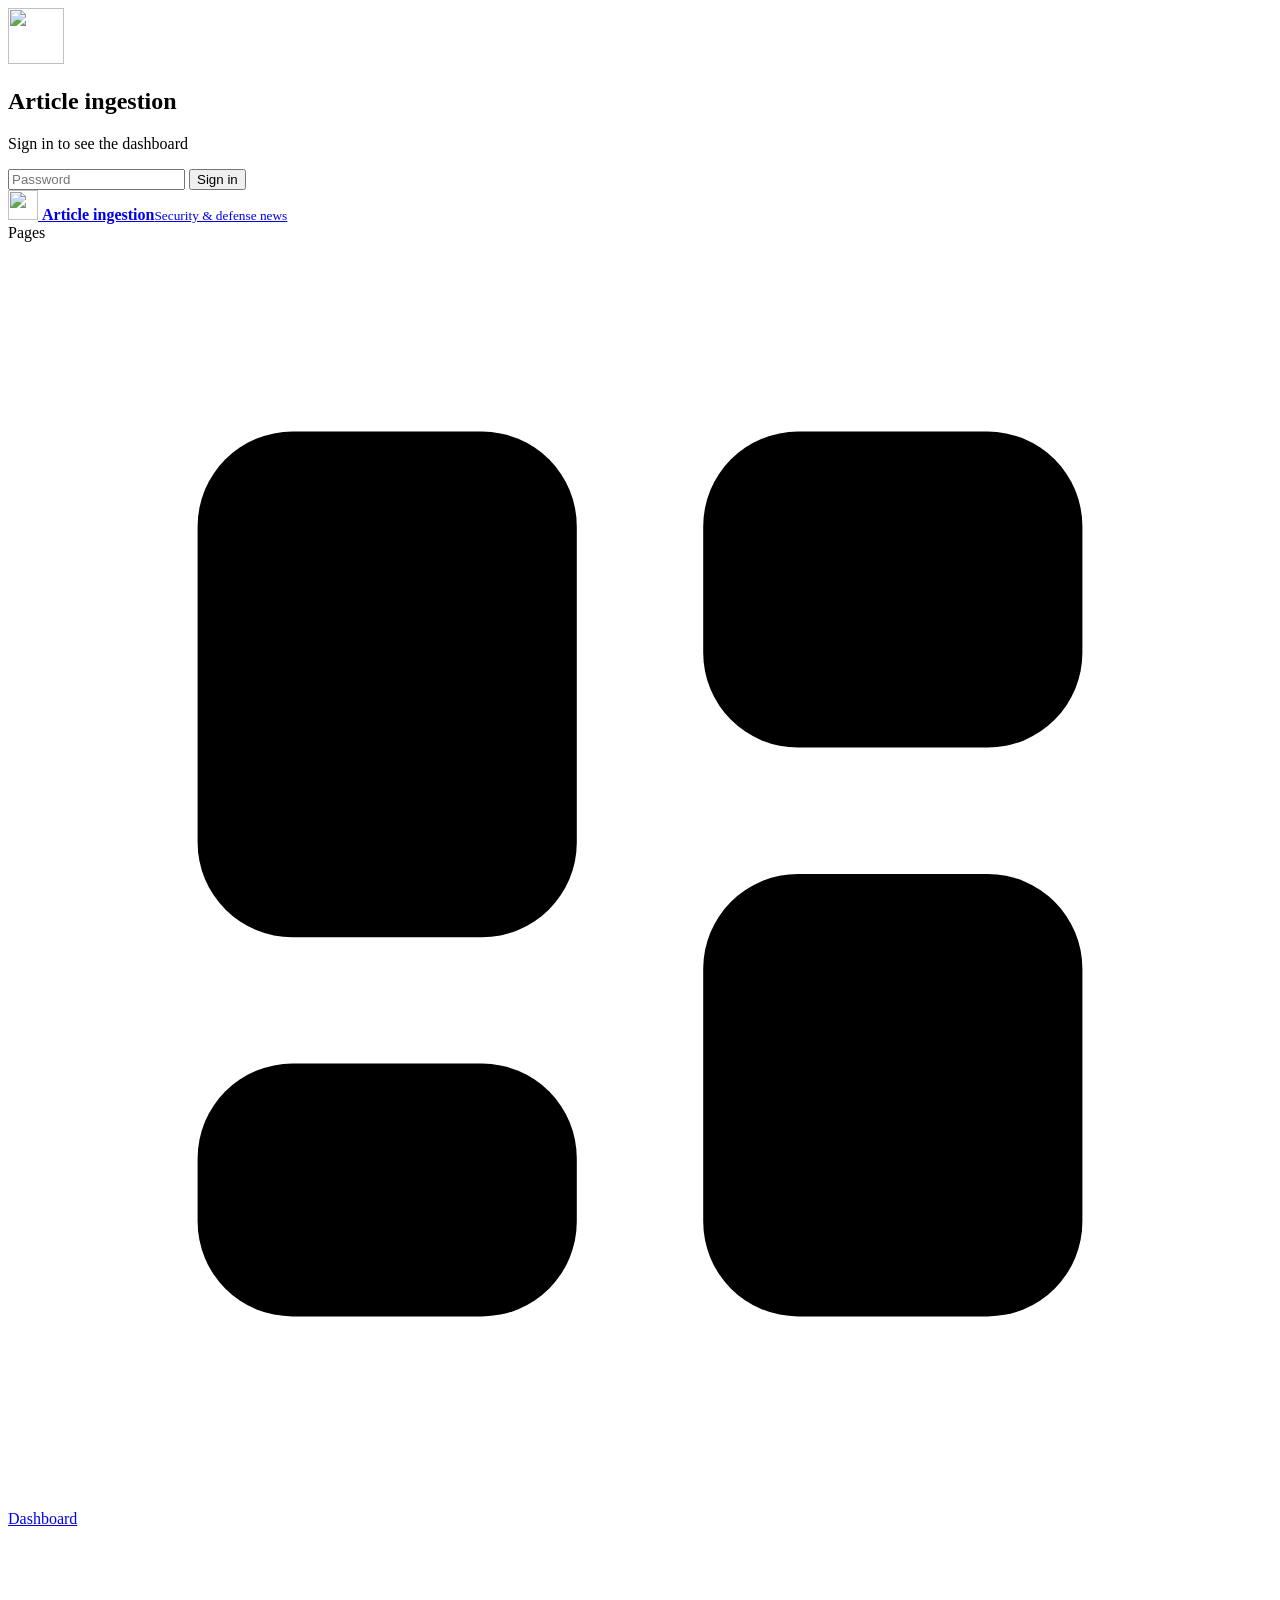
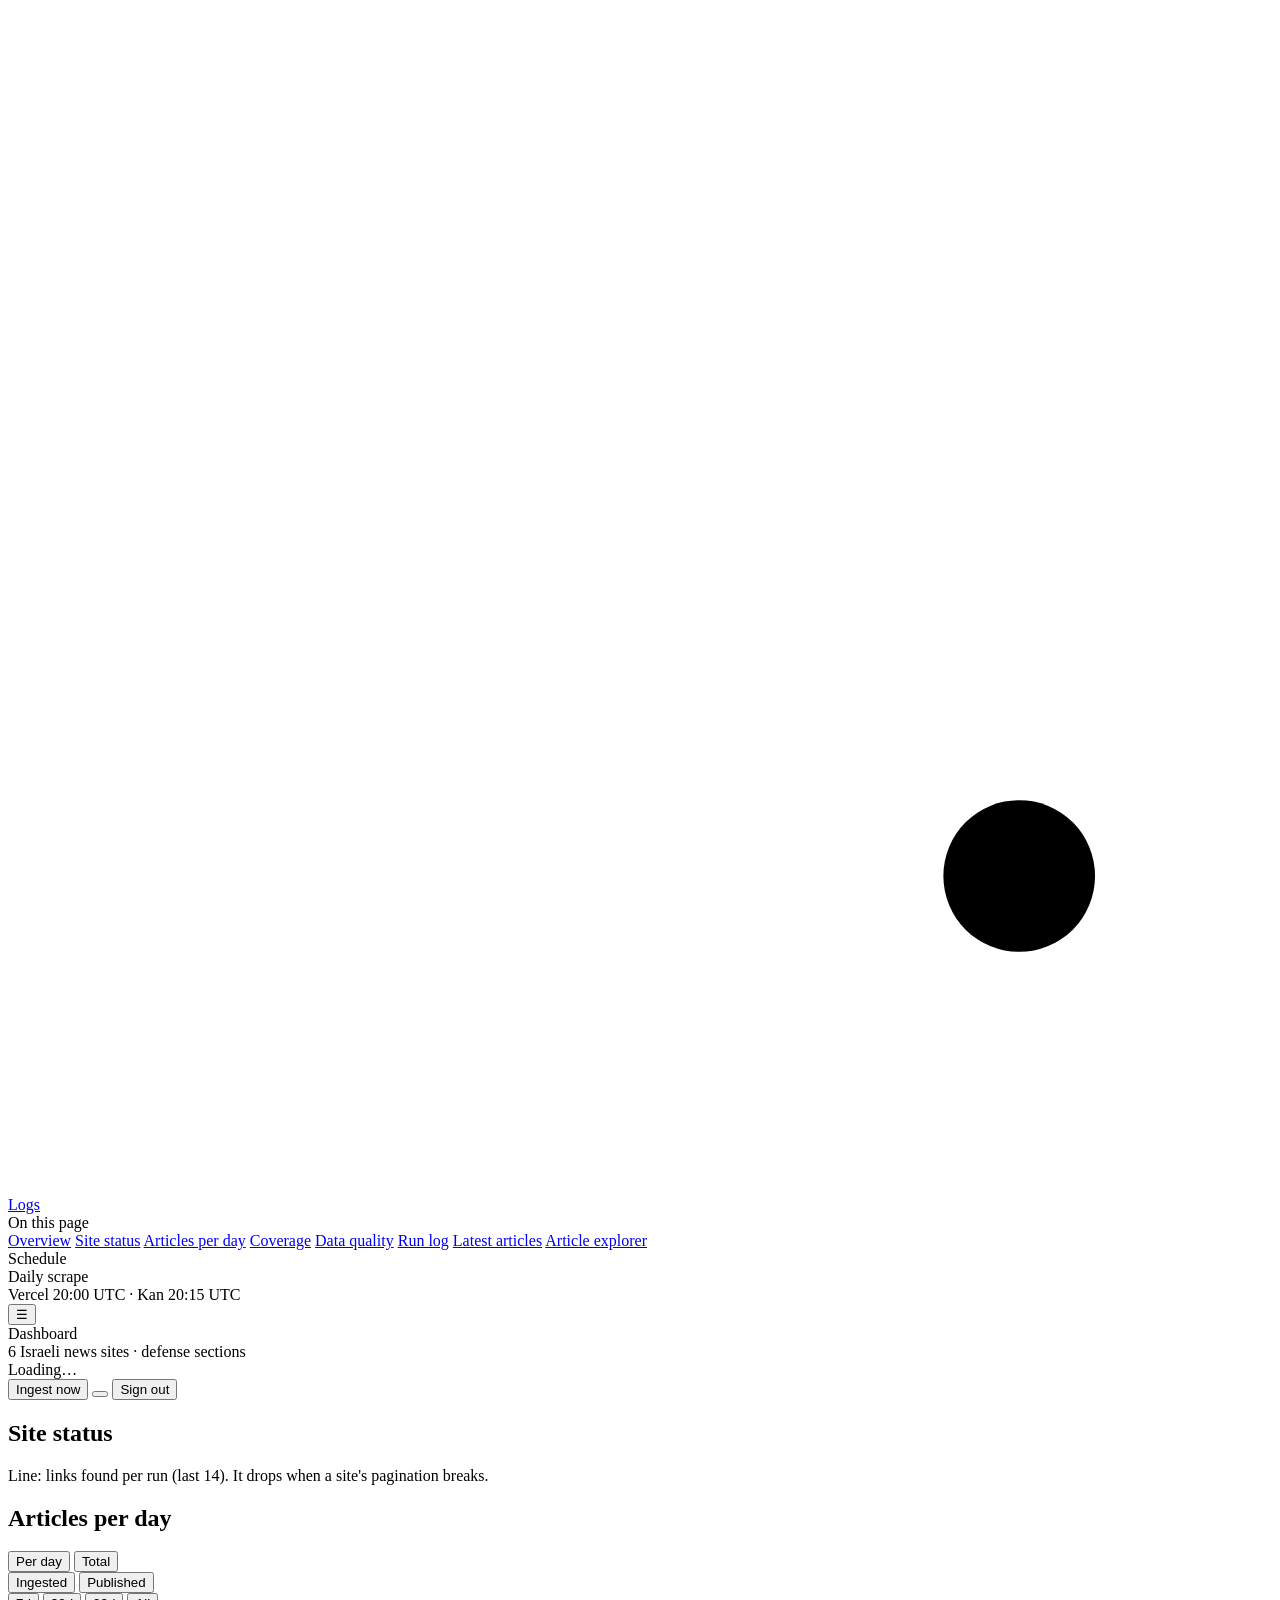
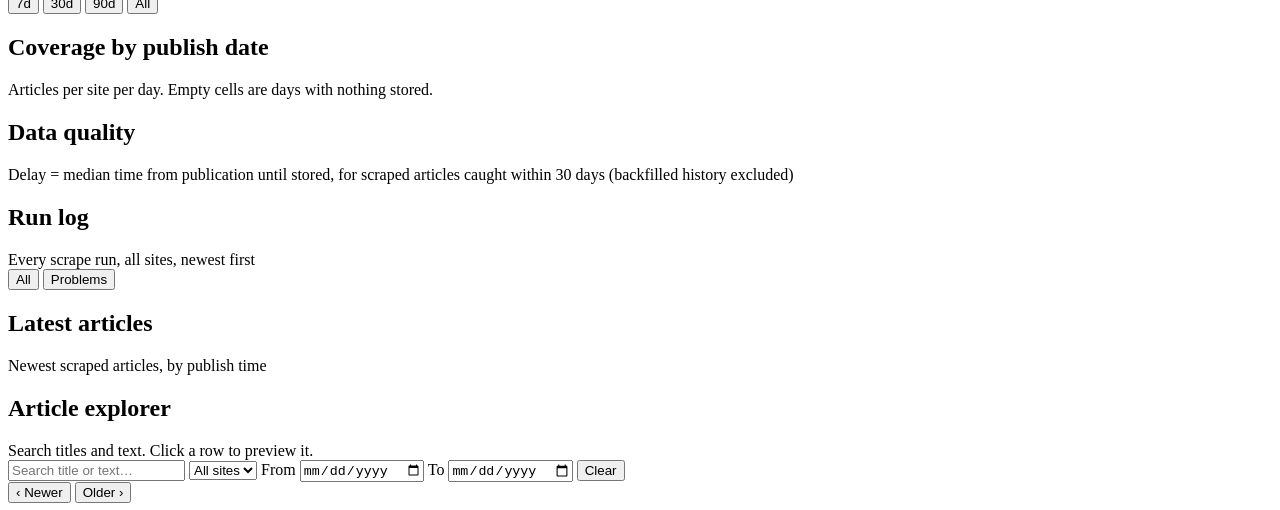
==== commit 202da234: "Add scrape logs page and navigation sidebar - Log every step of each scrape run (pages, links, artic" ====
--- a/web/public/index.html
+++ b/web/public/index.html
@@ -17,7 +17,7 @@
 <link rel="preconnect" href="https://fonts.googleapis.com">
 <link rel="preconnect" href="https://fonts.gstatic.com" crossorigin>
 <link rel="stylesheet" href="https://fonts.googleapis.com/css2?family=Inter:wght@400;500;600;700&display=swap">
-<link rel="stylesheet" href="/app.css?v=2">
+<link rel="stylesheet" href="/app.css?v=5">
 <script>
   // Apply a saved theme before first paint, so the page never flashes the wrong one
   try { const t = localStorage.getItem("theme"); if (t === "light" || t === "dark") document.documentElement.dataset.theme = t; } catch (e) {}
@@ -36,12 +36,42 @@
   </form>
 </section>
 
+<aside class="sidebar" id="sidebar" aria-label="Navigation">
+  <a class="side-brand" href="/">
+    <img src="/favicon.svg" width="30" height="30" alt="">
+    <span><b>Article ingestion</b><small>Security &amp; defense news</small></span>
+  </a>
+  <nav class="side-nav">
+    <div class="side-label">Pages</div>
+      <a class="side-link" href="/" aria-current="page"><svg viewBox="0 0 20 20" aria-hidden="true"><rect x="3" y="3" width="6" height="8" rx="1.5"/><rect x="11" y="3" width="6" height="5" rx="1.5"/><rect x="11" y="10" width="6" height="7" rx="1.5"/><rect x="3" y="13" width="6" height="4" rx="1.5"/></svg><span>Dashboard</span></a>
+      <a class="side-link" href="/logs"><svg viewBox="0 0 20 20" aria-hidden="true"><path d="M4 5h12M4 10h12M4 15h8"/><circle cx="16" cy="15" r="1.2"/></svg><span>Logs</span></a>
+  </nav>
+  <nav class="side-nav side-sections" id="side-sections">
+    <div class="side-label">On this page</div>
+      <a class="side-sub" href="#sec-overview">Overview</a>
+      <a class="side-sub" href="#sec-sites">Site status</a>
+      <a class="side-sub" href="#sec-chart">Articles per day</a>
+      <a class="side-sub" href="#sec-coverage">Coverage</a>
+      <a class="side-sub" href="#sec-quality">Data quality</a>
+      <a class="side-sub" href="#sec-runs">Run log</a>
+      <a class="side-sub" href="#sec-latest">Latest articles</a>
+      <a class="side-sub" href="#sec-explorer">Article explorer</a>
+  </nav>
+  <div class="side-foot">
+    <div class="side-label">Schedule</div>
+    <div class="side-sched"><span>Daily scrape</span><b id="side-next"></b></div>
+    <div class="side-sched muted"><span>Vercel 20:00 UTC · Kan 20:15 UTC</span></div>
+  </div>
+</aside>
+<div class="side-scrim" id="side-scrim" hidden></div>
+
+<div class="shell">
 <header class="topbar">
   <div class="brand">
-    <img src="/favicon.svg" width="32" height="32" alt="">
+    <button class="icon-btn menu-btn" id="menu-btn" type="button" aria-label="Open navigation" aria-controls="sidebar" aria-expanded="false">☰</button>
     <div>
-      <div class="brand-name">Article ingestion</div>
-      <div class="brand-sub">Security &amp; defense news · 6 Israeli sites</div>
+      <div class="brand-name">Dashboard</div>
+      <div class="brand-sub">6 Israeli news sites · defense sections</div>
     </div>
   </div>
   <div class="topbar-status">
@@ -59,10 +89,10 @@
 <main>
   <div class="notice" id="ingest-result" role="status" hidden></div>
 
-  <section class="kpis" id="kpis" aria-label="Key figures"></section>
+  <section class="kpis" id="kpis" data-section="sec-overview" aria-label="Key figures"></section>
 
   <div class="grid">
-    <section class="panel span-5">
+    <section class="panel span-5" id="sec-sites">
       <div class="panel-head">
         <div>
           <h2>Site status</h2>
@@ -72,7 +102,7 @@
       <div class="sites" id="sites"></div>
     </section>
 
-    <section class="panel span-7">
+    <section class="panel span-7" id="sec-chart">
       <div class="panel-head">
         <div>
           <h2 id="chart-title">Articles per day</h2>
@@ -99,7 +129,7 @@
       <div class="chart-wrap" id="chart"></div>
     </section>
 
-    <section class="panel span-12">
+    <section class="panel span-12" id="sec-coverage">
       <div class="panel-head">
         <div>
           <h2>Coverage by publish date</h2>
@@ -109,7 +139,7 @@
       <div class="heatmap-wrap" id="coverage"></div>
     </section>
 
-    <section class="panel span-12">
+    <section class="panel span-12" id="sec-quality">
       <div class="panel-head">
         <div>
           <h2>Data quality</h2>
@@ -119,7 +149,7 @@
       <div class="table-scroll" id="quality"></div>
     </section>
 
-    <section class="panel span-7">
+    <section class="panel span-7" id="sec-runs">
       <div class="panel-head">
         <div>
           <h2>Run log</h2>
@@ -133,7 +163,7 @@
       <div class="table-scroll tall" id="runs"></div>
     </section>
 
-    <section class="panel span-5">
+    <section class="panel span-5" id="sec-latest">
       <div class="panel-head">
         <div>
           <h2>Latest articles</h2>
@@ -143,7 +173,7 @@
       <ul class="feed tall" id="latest"></ul>
     </section>
 
-    <section class="panel span-12">
+    <section class="panel span-12" id="sec-explorer">
       <div class="panel-head">
         <div>
           <h2>Article explorer</h2>
@@ -168,7 +198,9 @@
     </section>
   </div>
 </main>
-
-<script src="/app.js?v=2"></script>
+</div>
+
+<script src="/nav.js?v=5"></script>
+<script src="/app.js?v=3"></script>
 </body>
 </html>
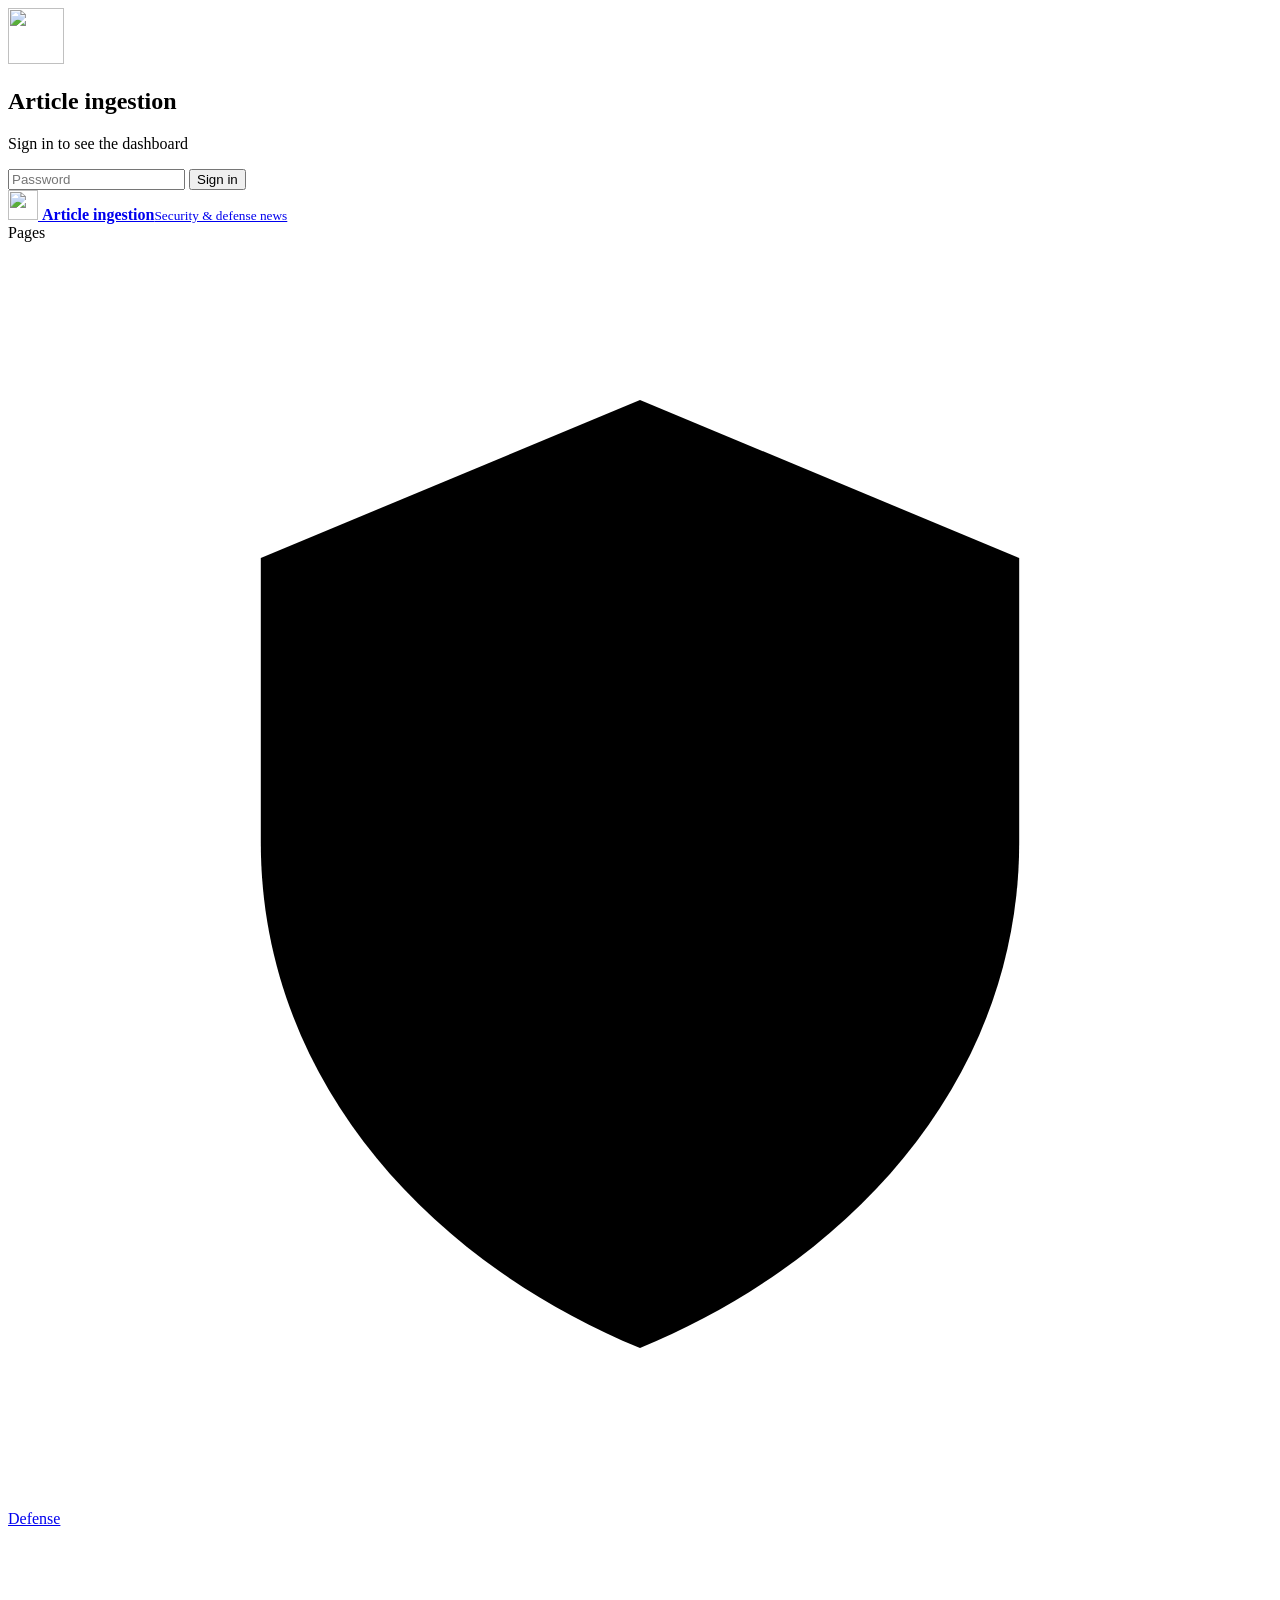
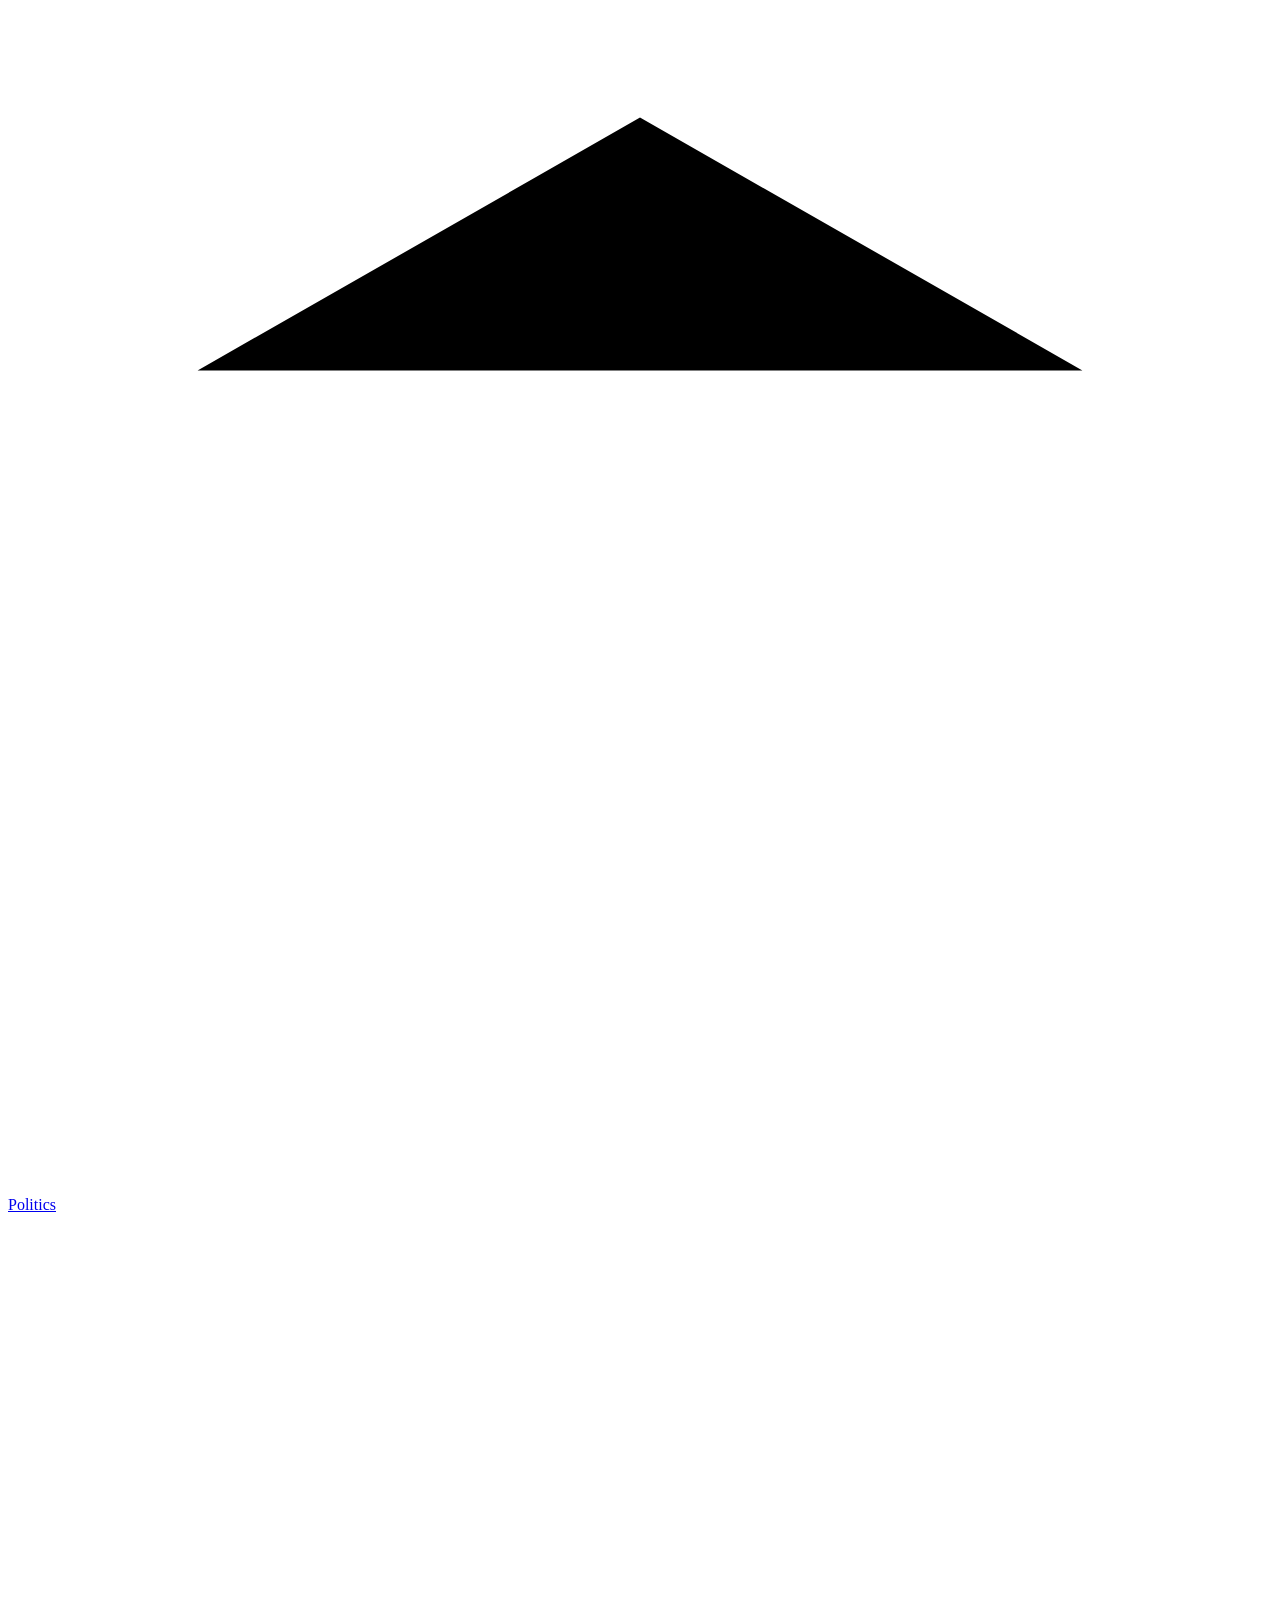
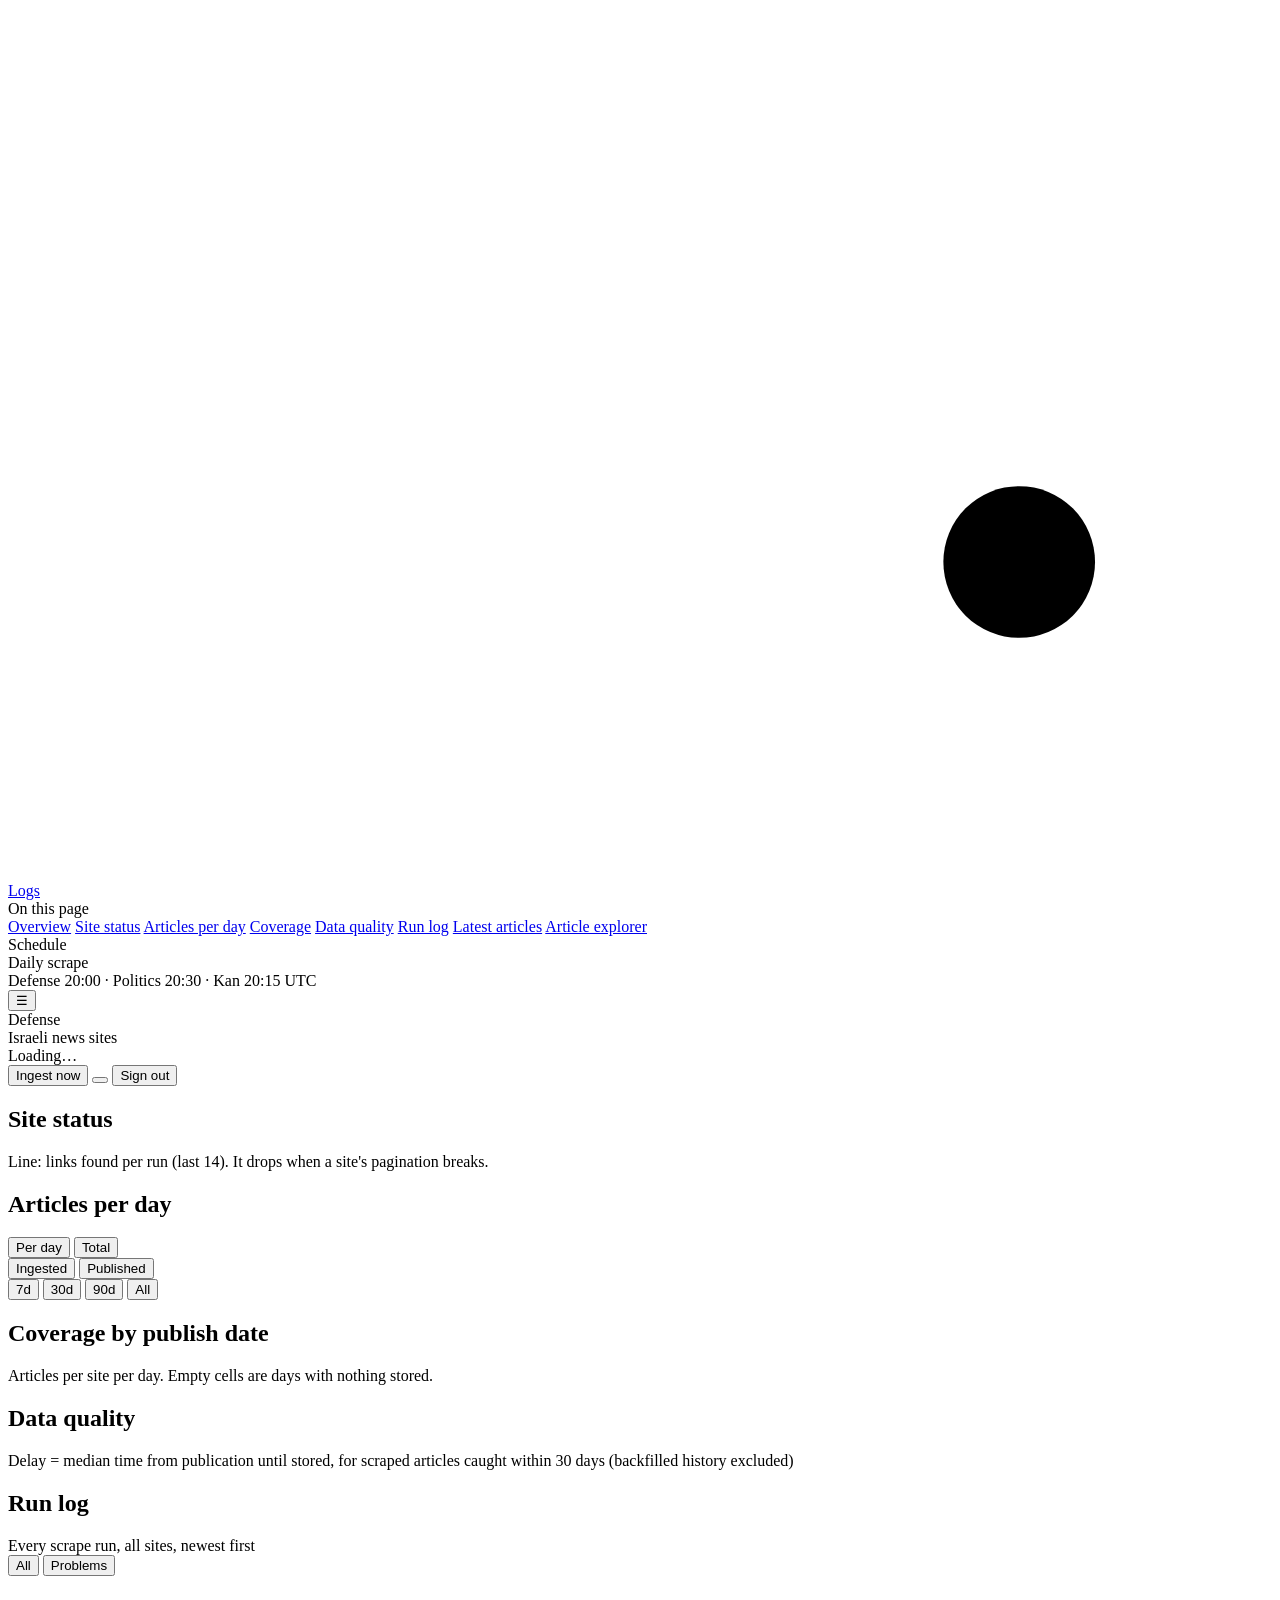
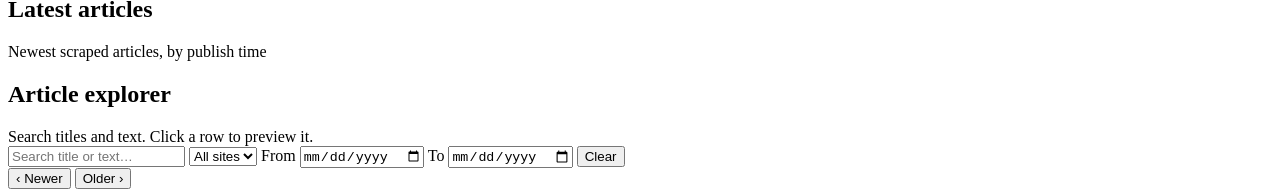
==== commit bea1e4d3: "Politics page, topic-aware cron/backfill/logs, live section check - Two Vercel crons: defense 20:00," ====
--- a/web/public/index.html
+++ b/web/public/index.html
@@ -17,7 +17,7 @@
 <link rel="preconnect" href="https://fonts.googleapis.com">
 <link rel="preconnect" href="https://fonts.gstatic.com" crossorigin>
 <link rel="stylesheet" href="https://fonts.googleapis.com/css2?family=Inter:wght@400;500;600;700&display=swap">
-<link rel="stylesheet" href="/app.css?v=5">
+<link rel="stylesheet" href="/app.css?v=6">
 <script>
   // Apply a saved theme before first paint, so the page never flashes the wrong one
   try { const t = localStorage.getItem("theme"); if (t === "light" || t === "dark") document.documentElement.dataset.theme = t; } catch (e) {}
@@ -43,7 +43,8 @@
   </a>
   <nav class="side-nav">
     <div class="side-label">Pages</div>
-      <a class="side-link" href="/" aria-current="page"><svg viewBox="0 0 20 20" aria-hidden="true"><rect x="3" y="3" width="6" height="8" rx="1.5"/><rect x="11" y="3" width="6" height="5" rx="1.5"/><rect x="11" y="10" width="6" height="7" rx="1.5"/><rect x="3" y="13" width="6" height="4" rx="1.5"/></svg><span>Dashboard</span></a>
+      <a class="side-link" href="/"><svg viewBox="0 0 20 20" aria-hidden="true"><path d="M10 2.5l6 2.5v4.5c0 3.7-2.6 6.6-6 8-3.4-1.4-6-4.3-6-8V5z"/></svg><span>Defense</span></a>
+      <a class="side-link" href="/politics"><svg viewBox="0 0 20 20" aria-hidden="true"><path d="M3 17h14M4 8h12M10 3l7 4H3z"/><path d="M6 9v6M10 9v6M14 9v6"/></svg><span>Politics</span></a>
       <a class="side-link" href="/logs"><svg viewBox="0 0 20 20" aria-hidden="true"><path d="M4 5h12M4 10h12M4 15h8"/><circle cx="16" cy="15" r="1.2"/></svg><span>Logs</span></a>
   </nav>
   <nav class="side-nav side-sections" id="side-sections">
@@ -60,7 +61,7 @@
   <div class="side-foot">
     <div class="side-label">Schedule</div>
     <div class="side-sched"><span>Daily scrape</span><b id="side-next"></b></div>
-    <div class="side-sched muted"><span>Vercel 20:00 UTC · Kan 20:15 UTC</span></div>
+    <div class="side-sched muted"><span>Defense 20:00 · Politics 20:30 · Kan 20:15 UTC</span></div>
   </div>
 </aside>
 <div class="side-scrim" id="side-scrim" hidden></div>
@@ -70,8 +71,8 @@
   <div class="brand">
     <button class="icon-btn menu-btn" id="menu-btn" type="button" aria-label="Open navigation" aria-controls="sidebar" aria-expanded="false">☰</button>
     <div>
-      <div class="brand-name">Dashboard</div>
-      <div class="brand-sub">6 Israeli news sites · defense sections</div>
+      <div class="brand-name" id="brand-name">Defense</div>
+      <div class="brand-sub" id="brand-sub">Israeli news sites</div>
     </div>
   </div>
   <div class="topbar-status">
@@ -80,6 +81,11 @@
     <span class="meta-item" id="next-run"></span>
   </div>
   <div class="topbar-actions">
+    <div class="seg" id="section-filter" role="group" aria-label="Politics section" hidden>
+      <button type="button" data-v="" aria-pressed="true">All</button>
+      <button type="button" data-v="domestic" aria-pressed="false">Domestic</button>
+      <button type="button" data-v="diplomatic" aria-pressed="false">Diplomatic</button>
+    </div>
     <button class="btn small" id="ingest-btn" type="button">Ingest now</button>
     <button class="icon-btn" id="theme-btn" type="button" title="Theme" aria-label="Switch theme"></button>
     <button class="link-btn" id="logout" type="button">Sign out</button>
@@ -200,7 +206,7 @@
 </main>
 </div>
 
-<script src="/nav.js?v=5"></script>
-<script src="/app.js?v=3"></script>
+<script src="/nav.js?v=6"></script>
+<script src="/app.js?v=4"></script>
 </body>
 </html>
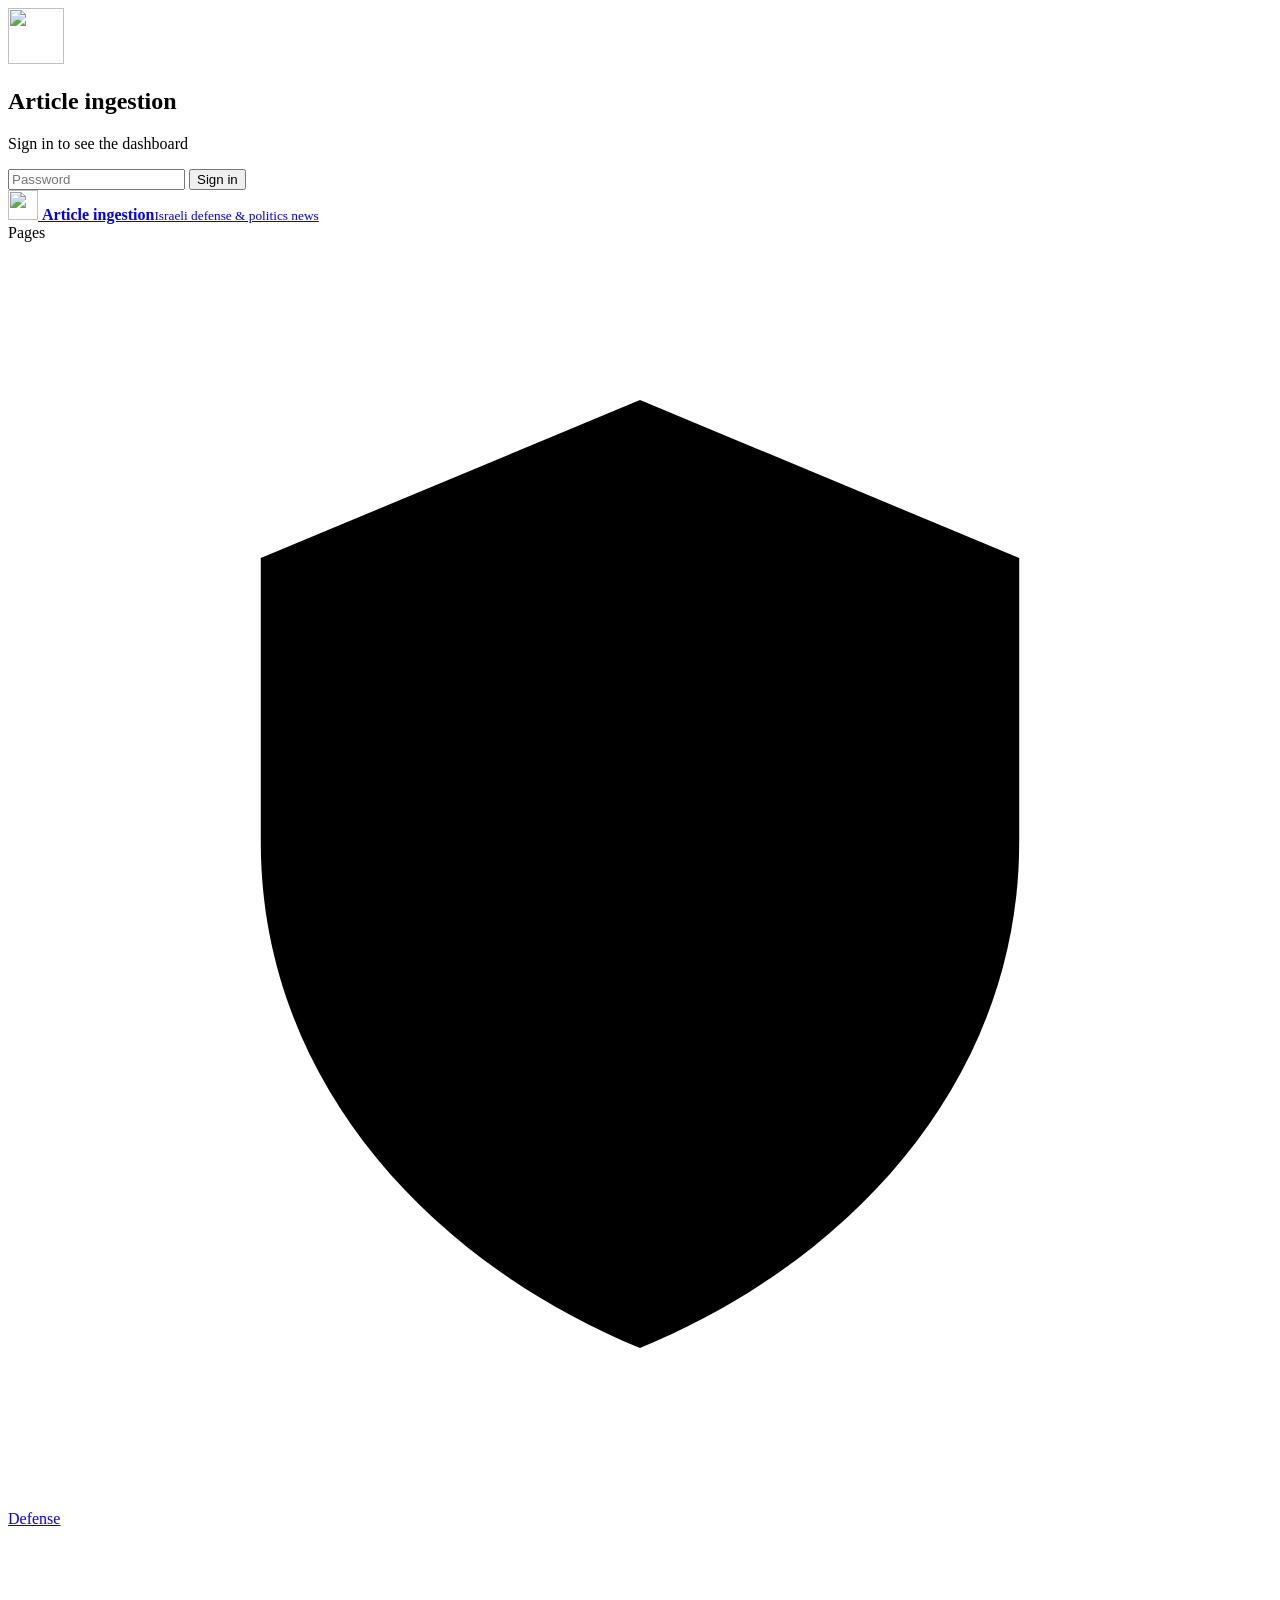
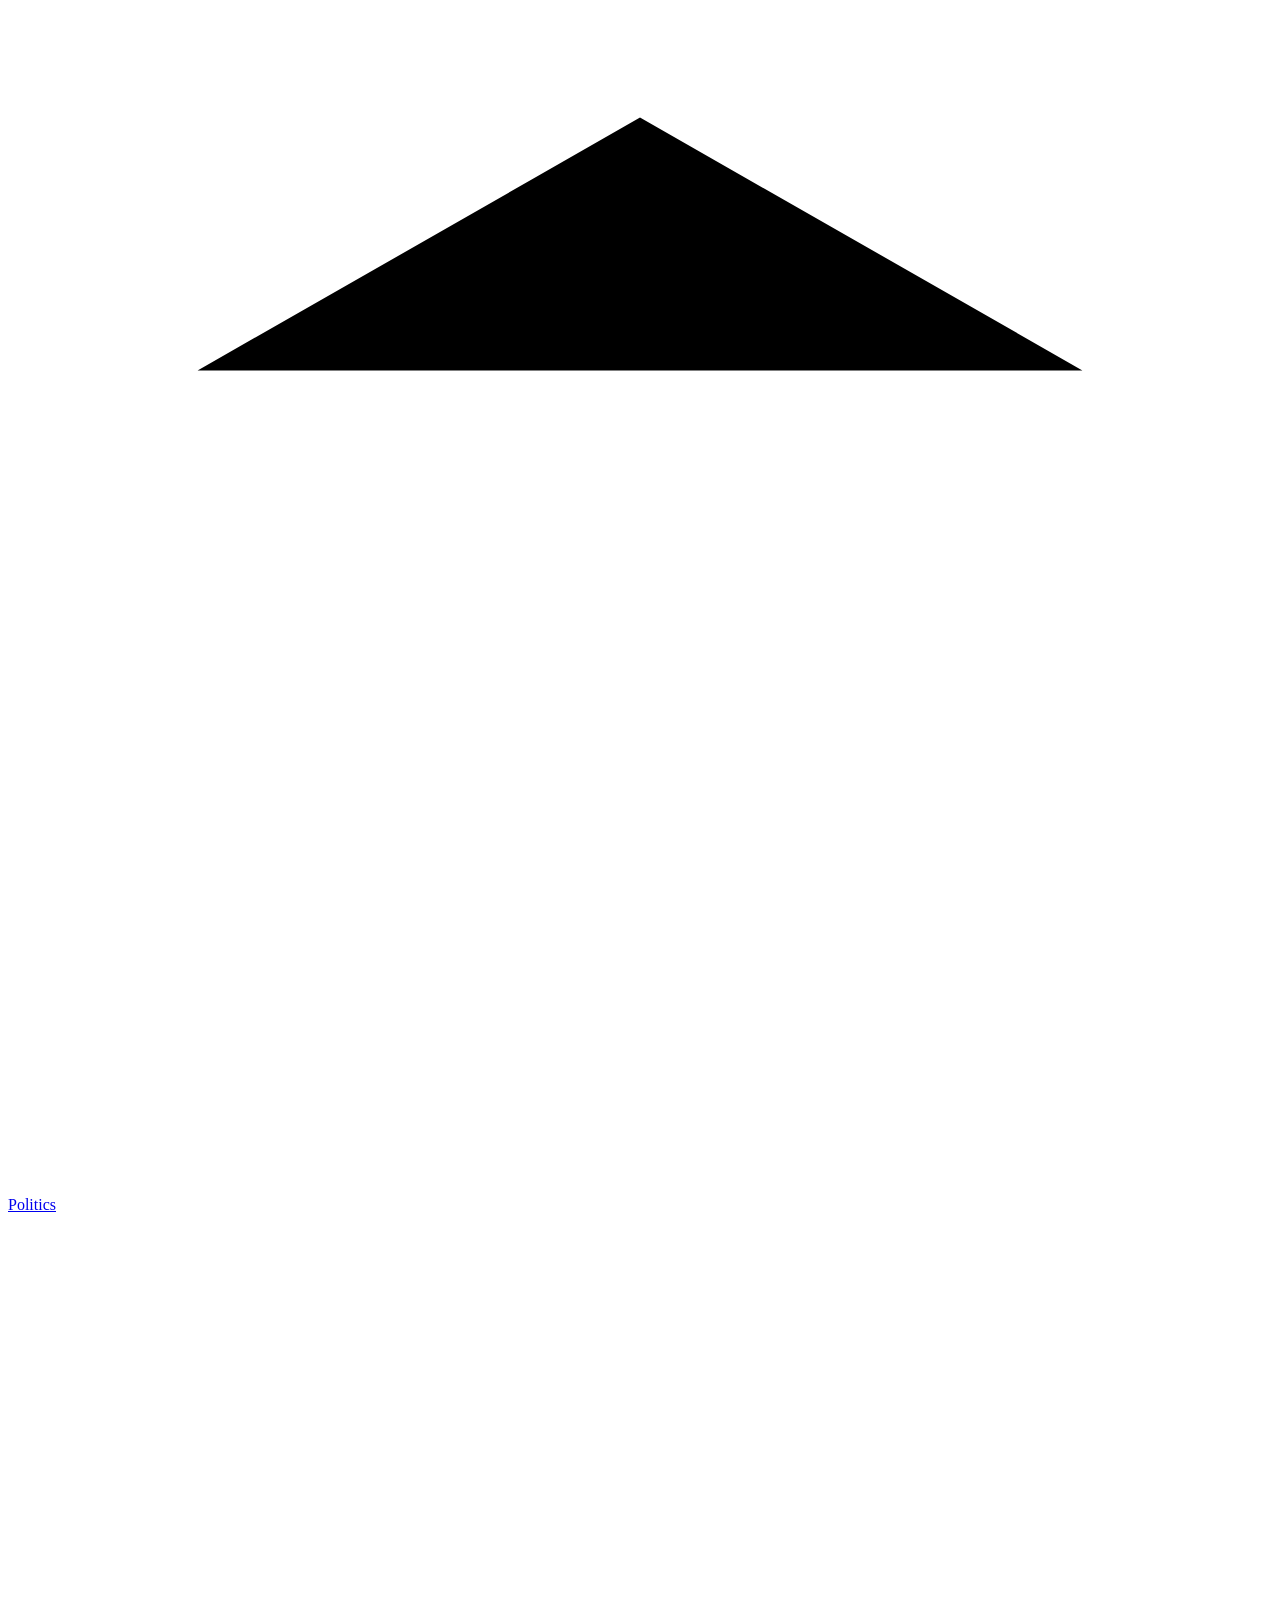
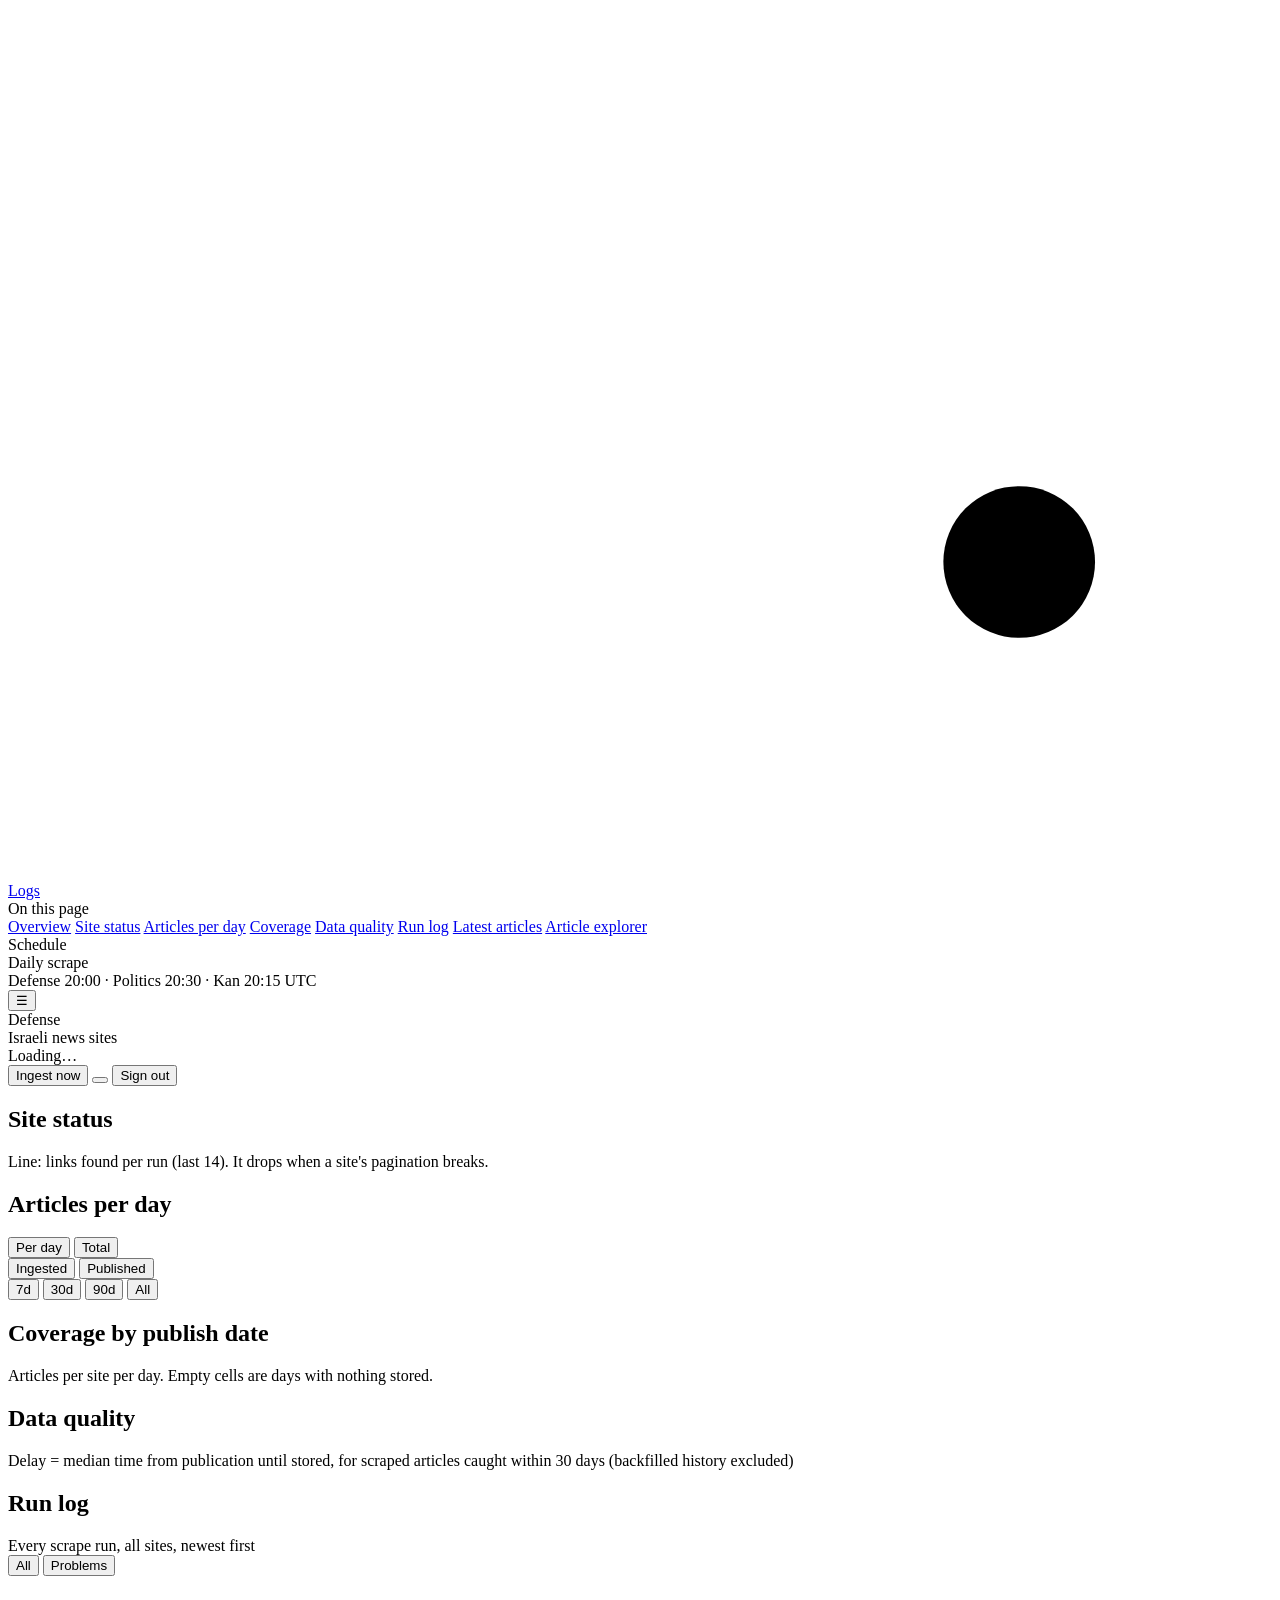
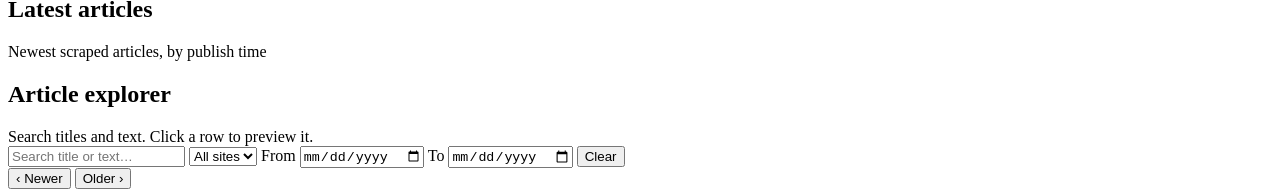
==== commit a09c747c: "Sidebar subtitle covers both topics Co-Authored-By: Claude Opus 5.5 <noreply@anthropic.com>" ====
--- a/web/public/index.html
+++ b/web/public/index.html
@@ -39,7 +39,7 @@
 <aside class="sidebar" id="sidebar" aria-label="Navigation">
   <a class="side-brand" href="/">
     <img src="/favicon.svg" width="30" height="30" alt="">
-    <span><b>Article ingestion</b><small>Security &amp; defense news</small></span>
+    <span><b>Article ingestion</b><small>Israeli defense &amp; politics news</small></span>
   </a>
   <nav class="side-nav">
     <div class="side-label">Pages</div>
